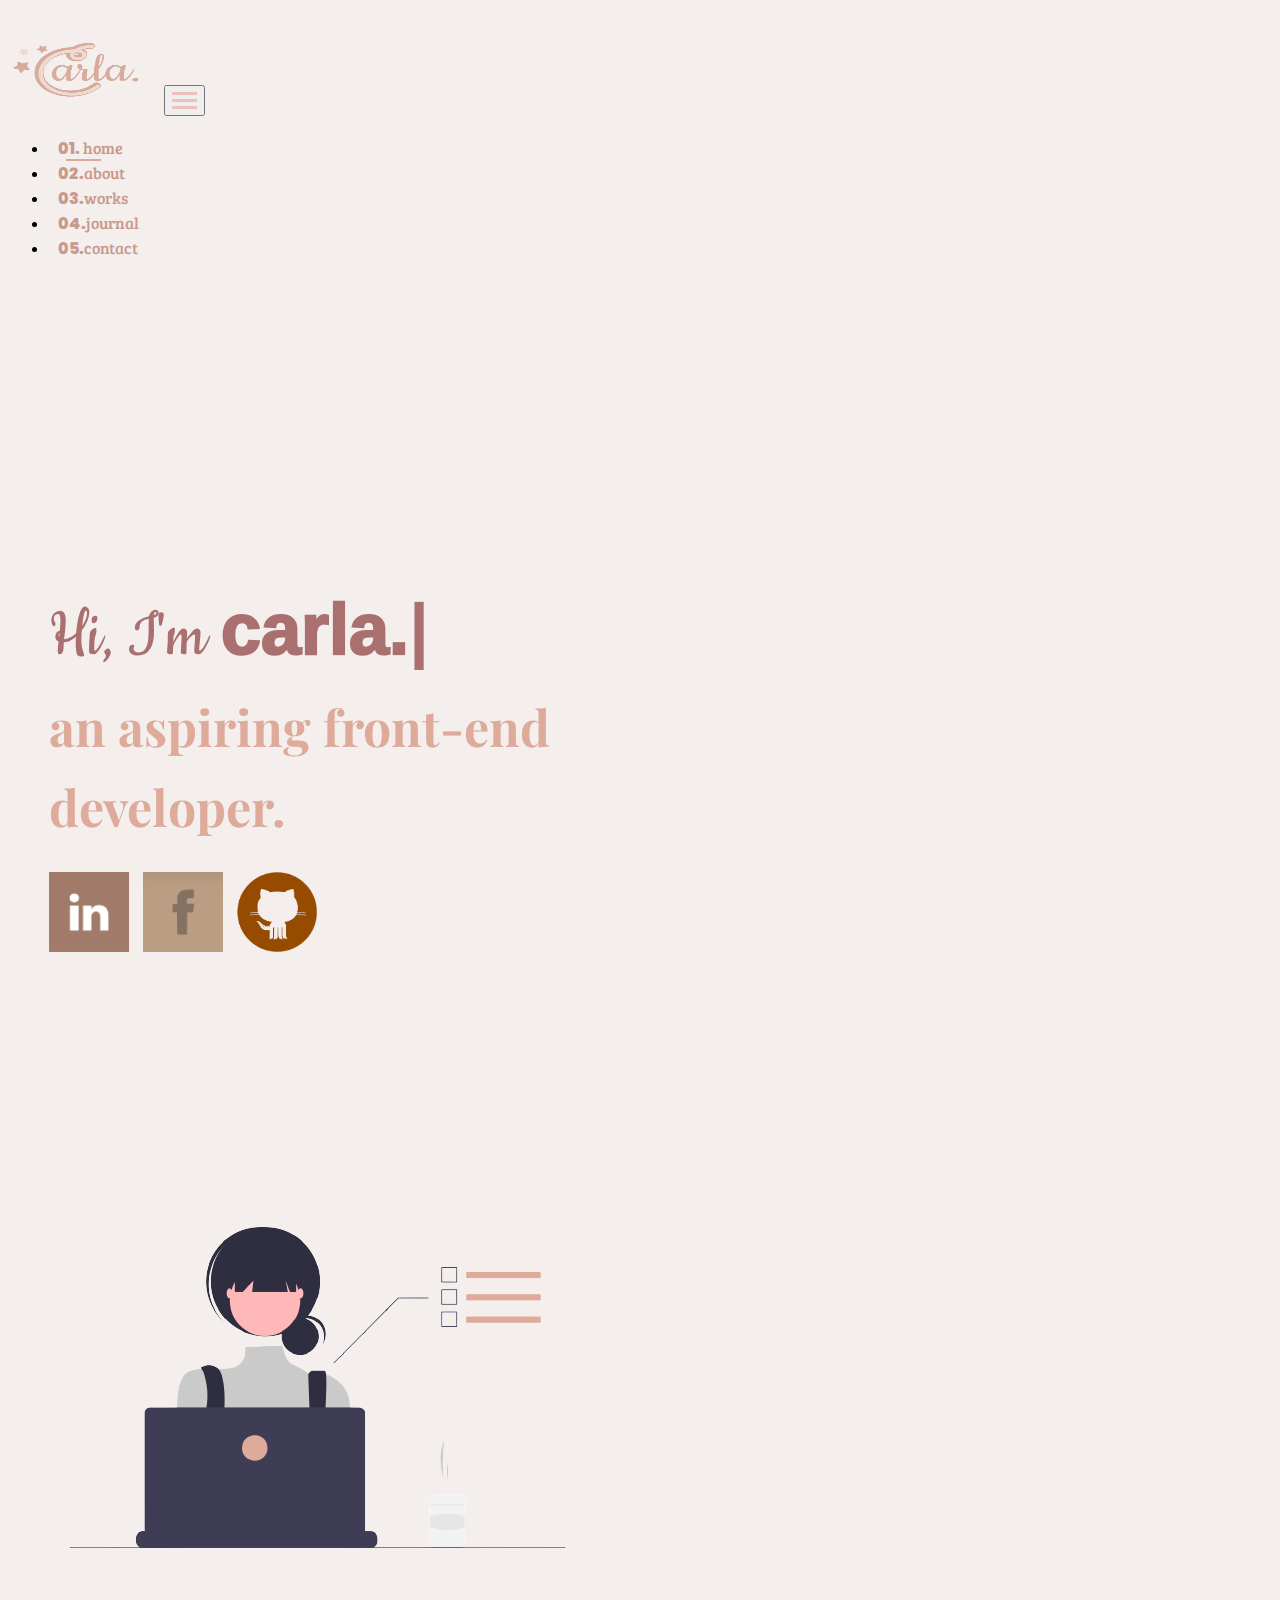
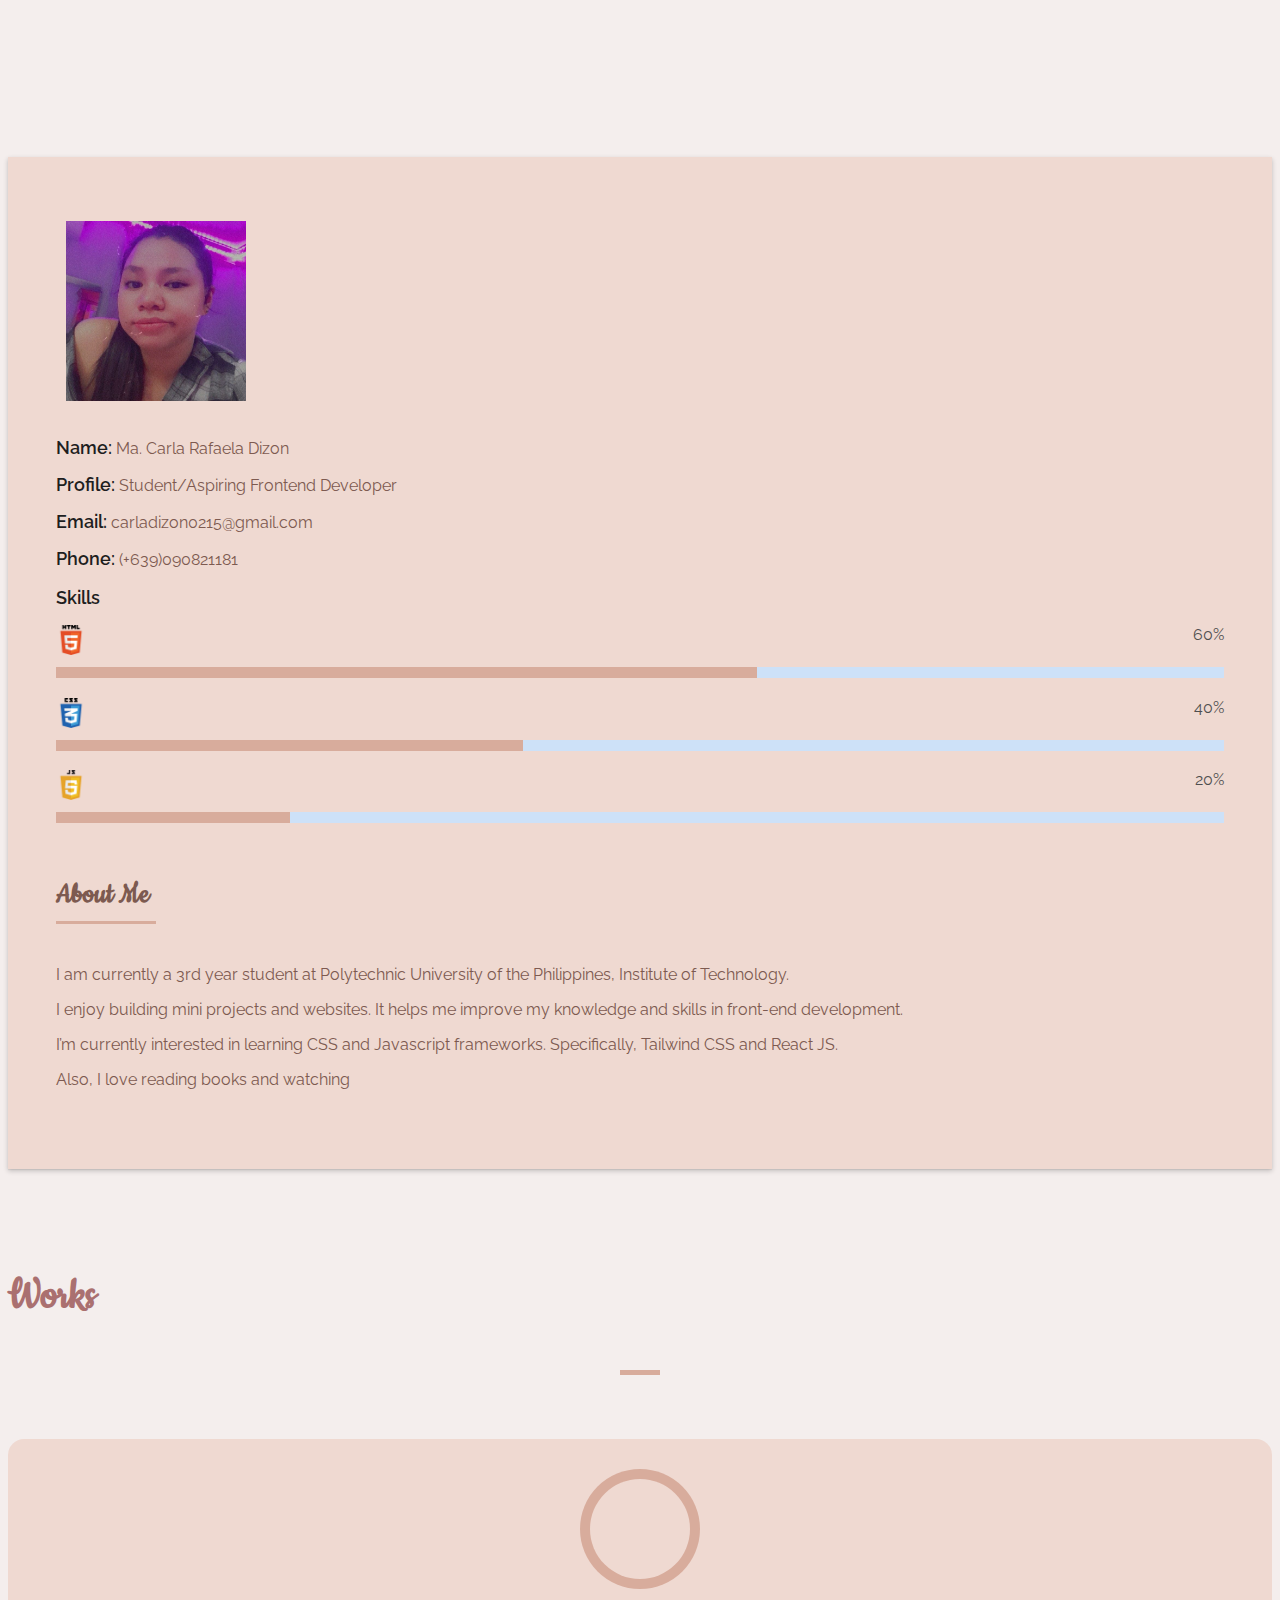
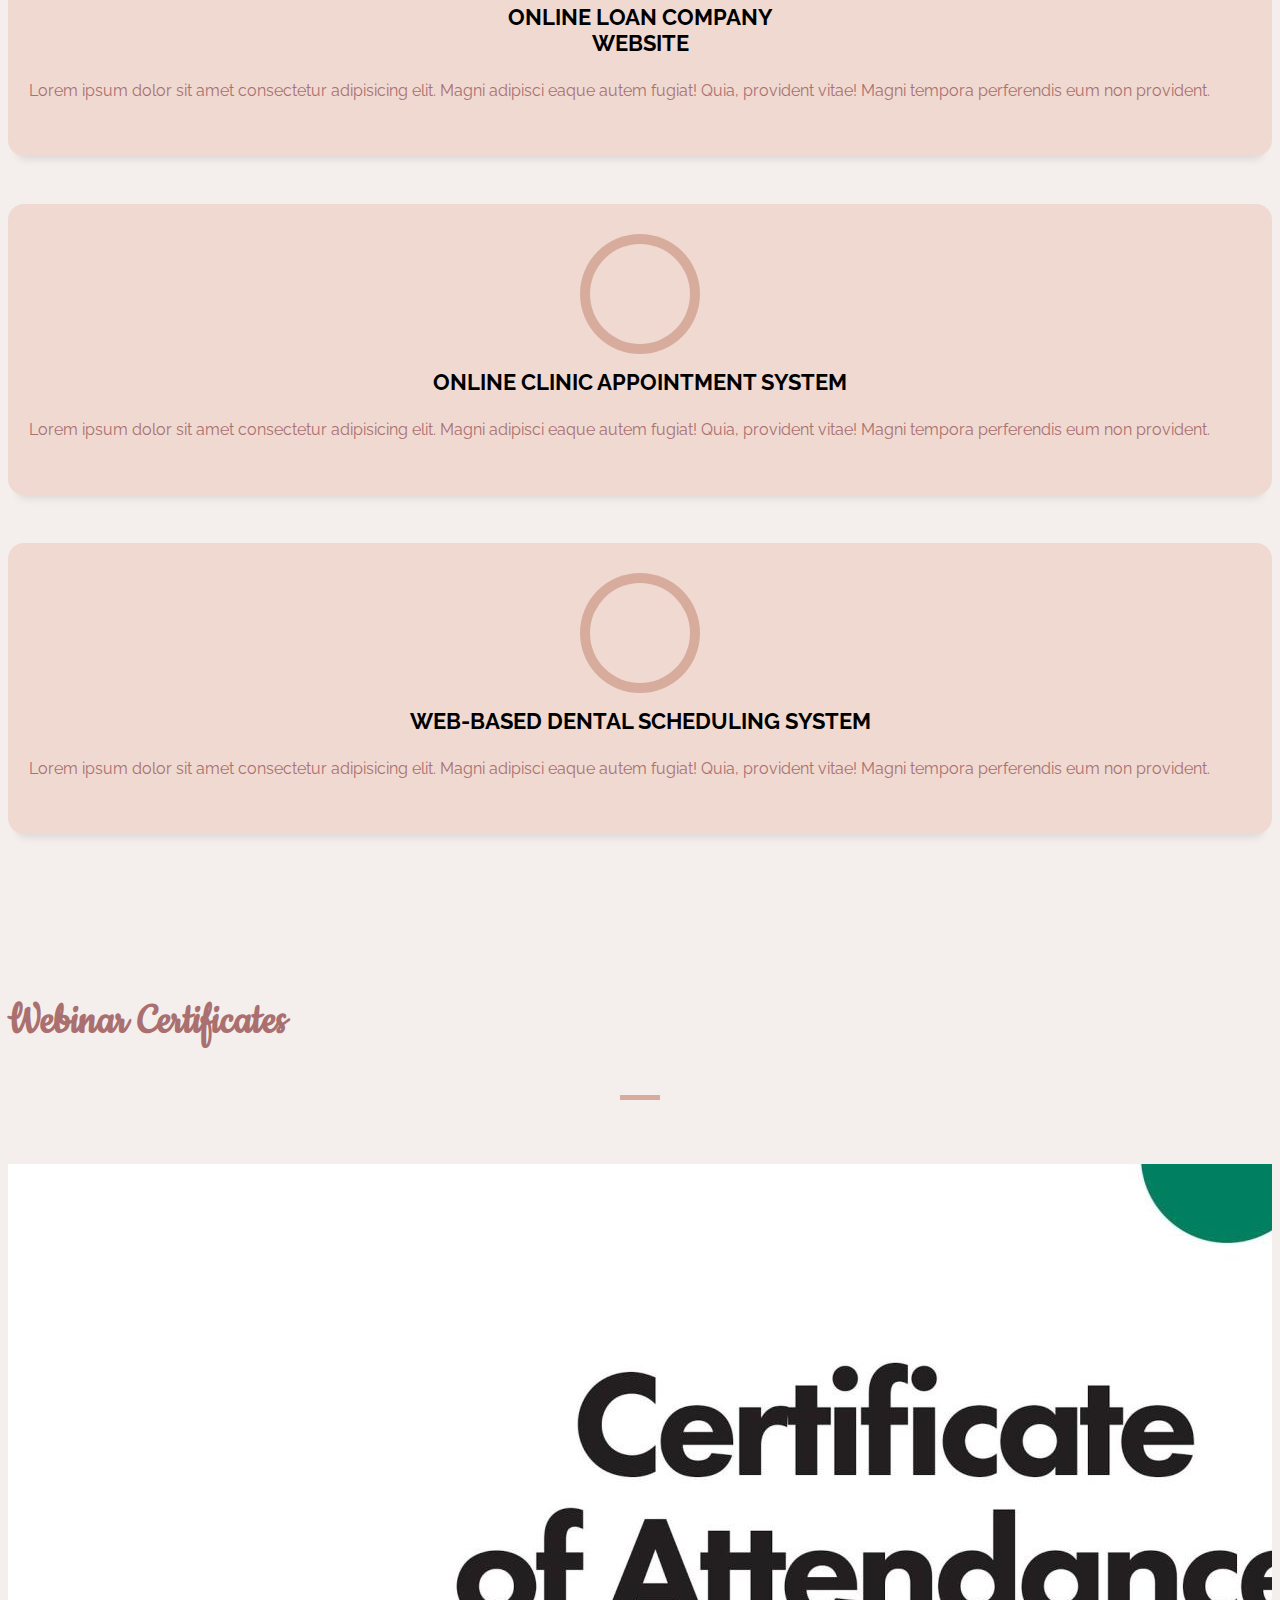
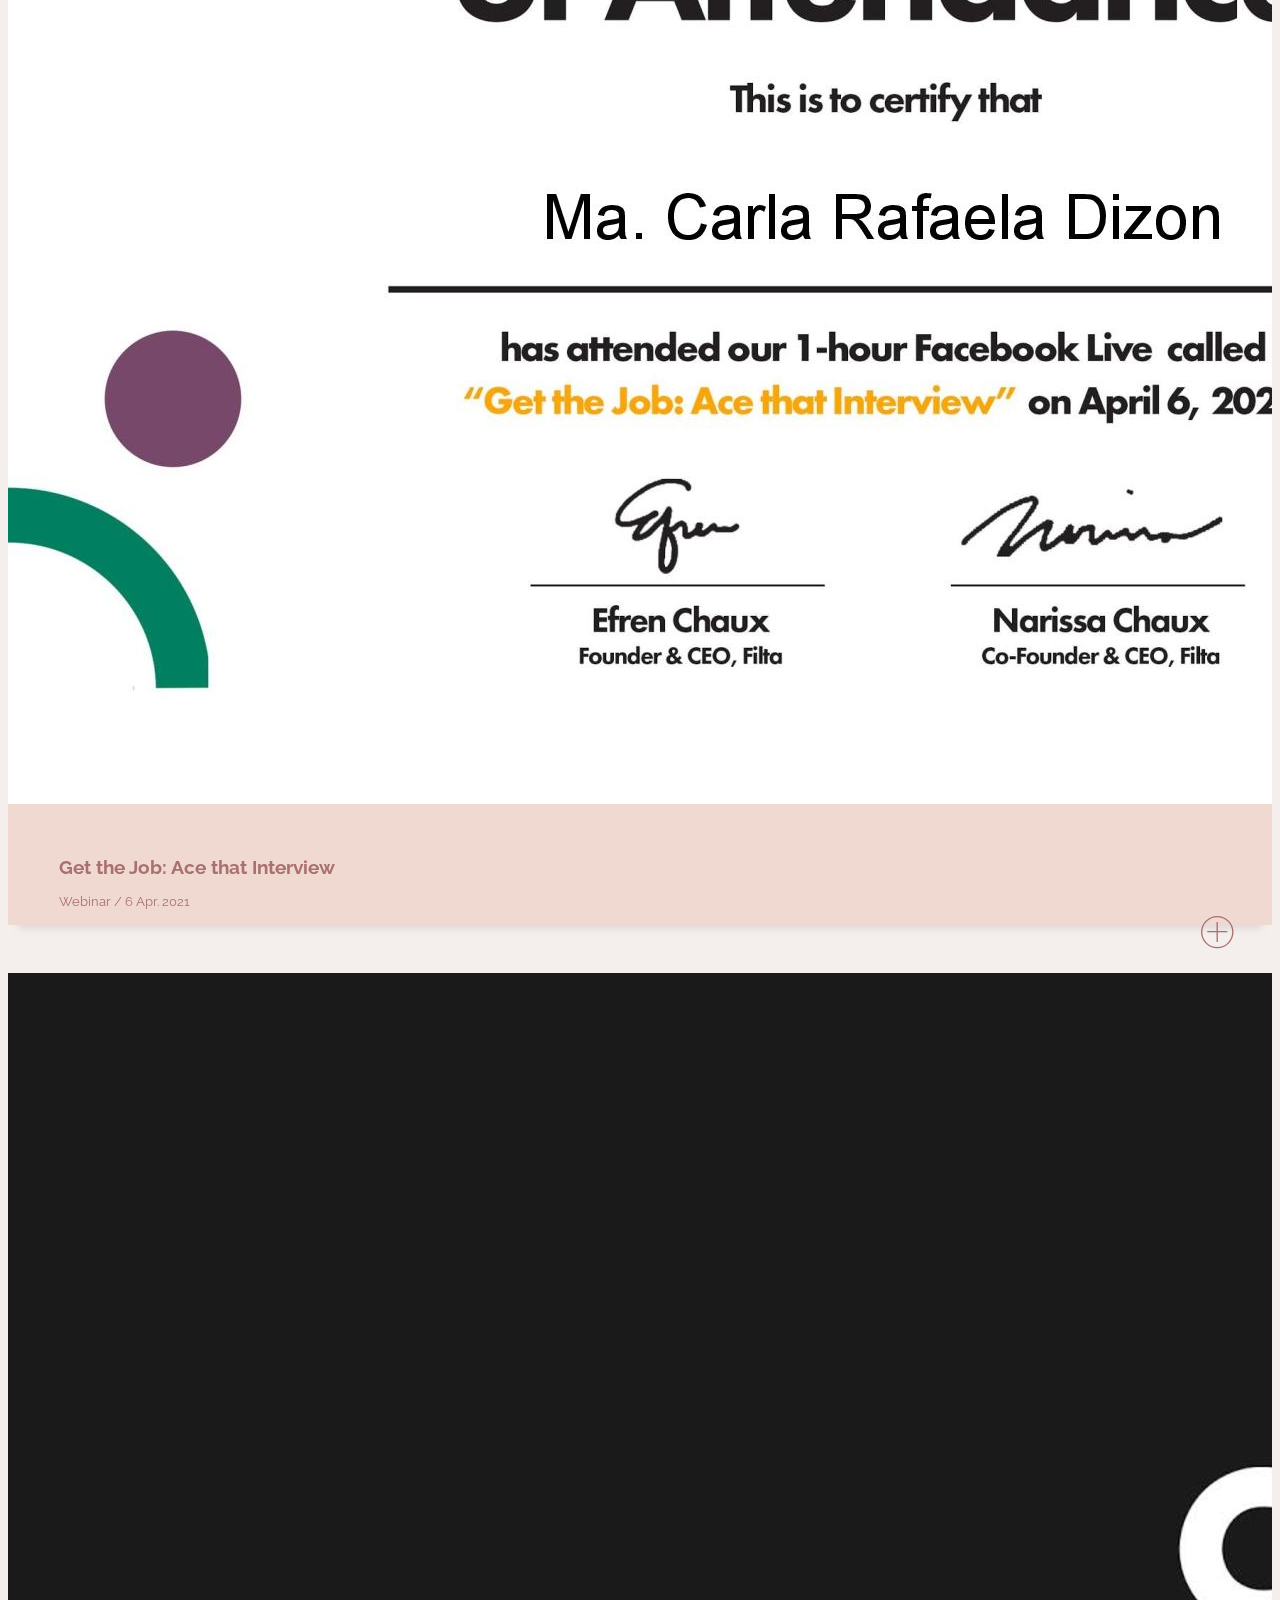
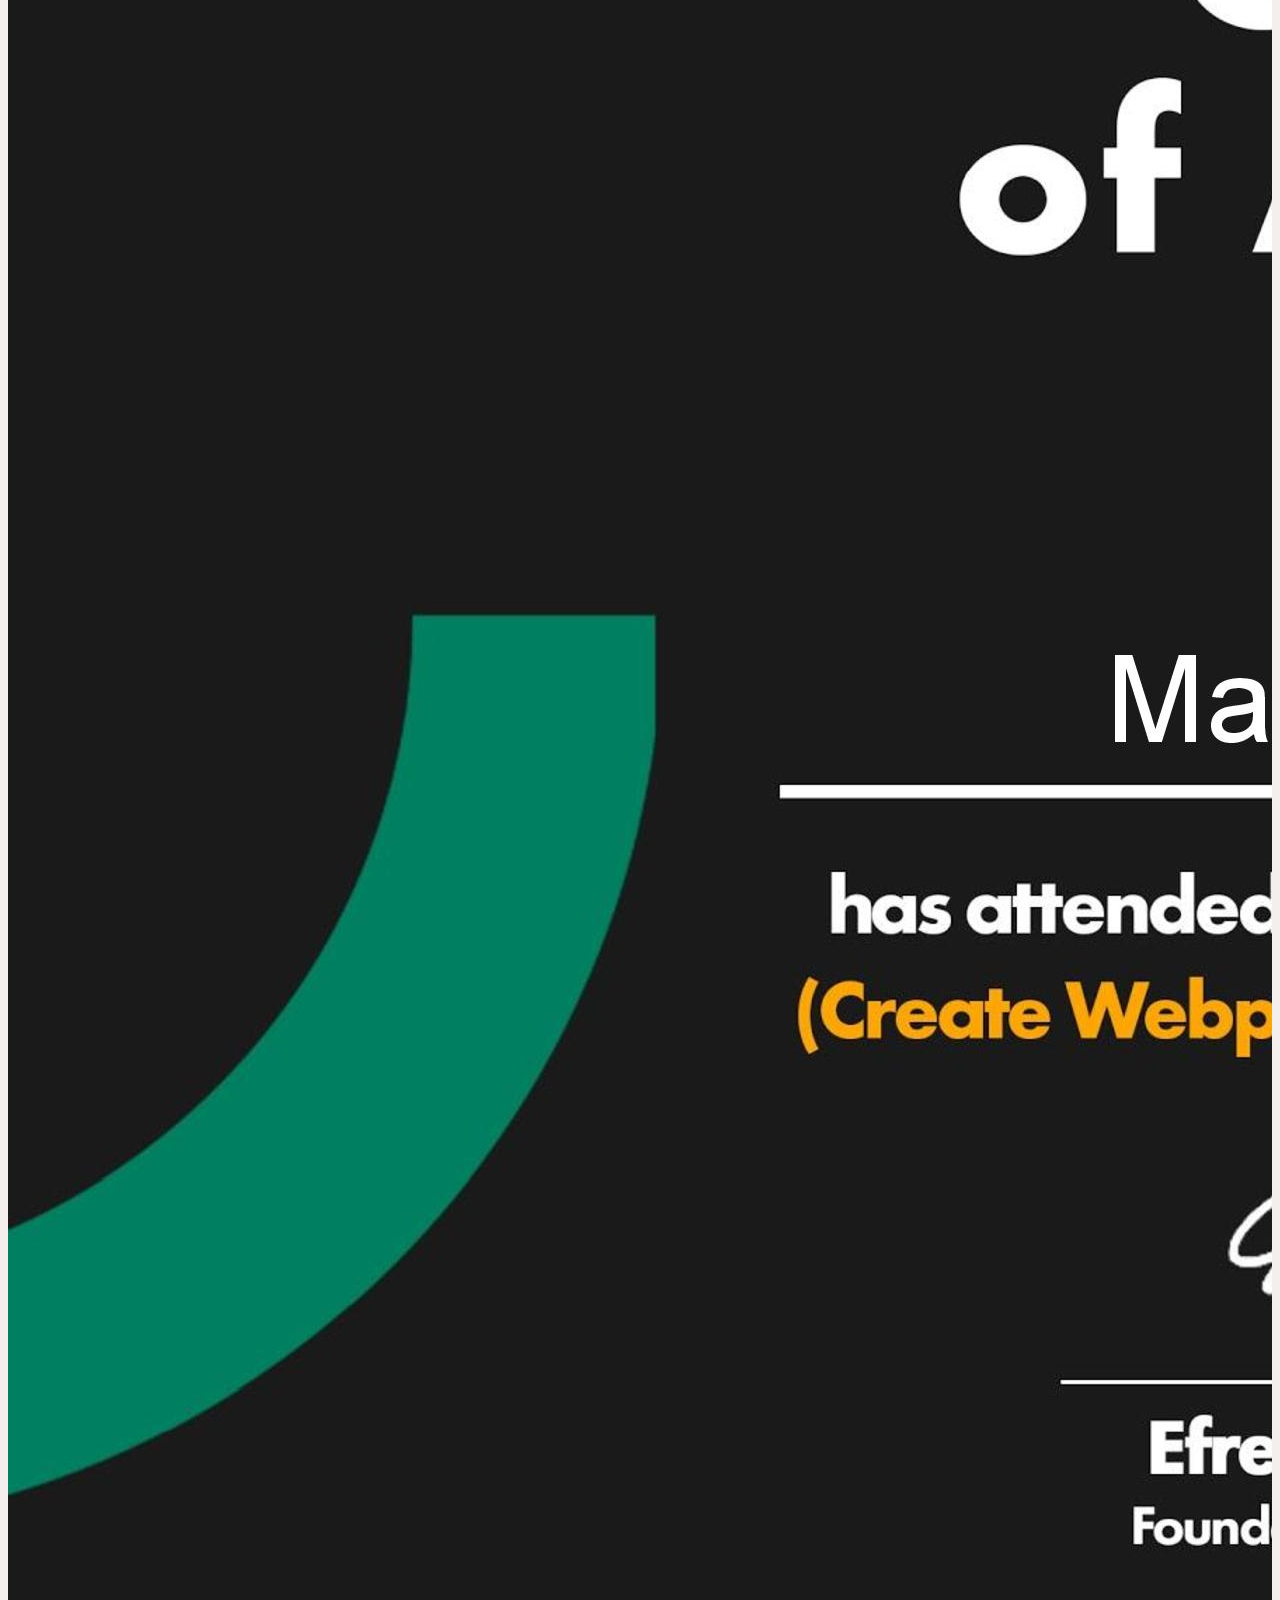
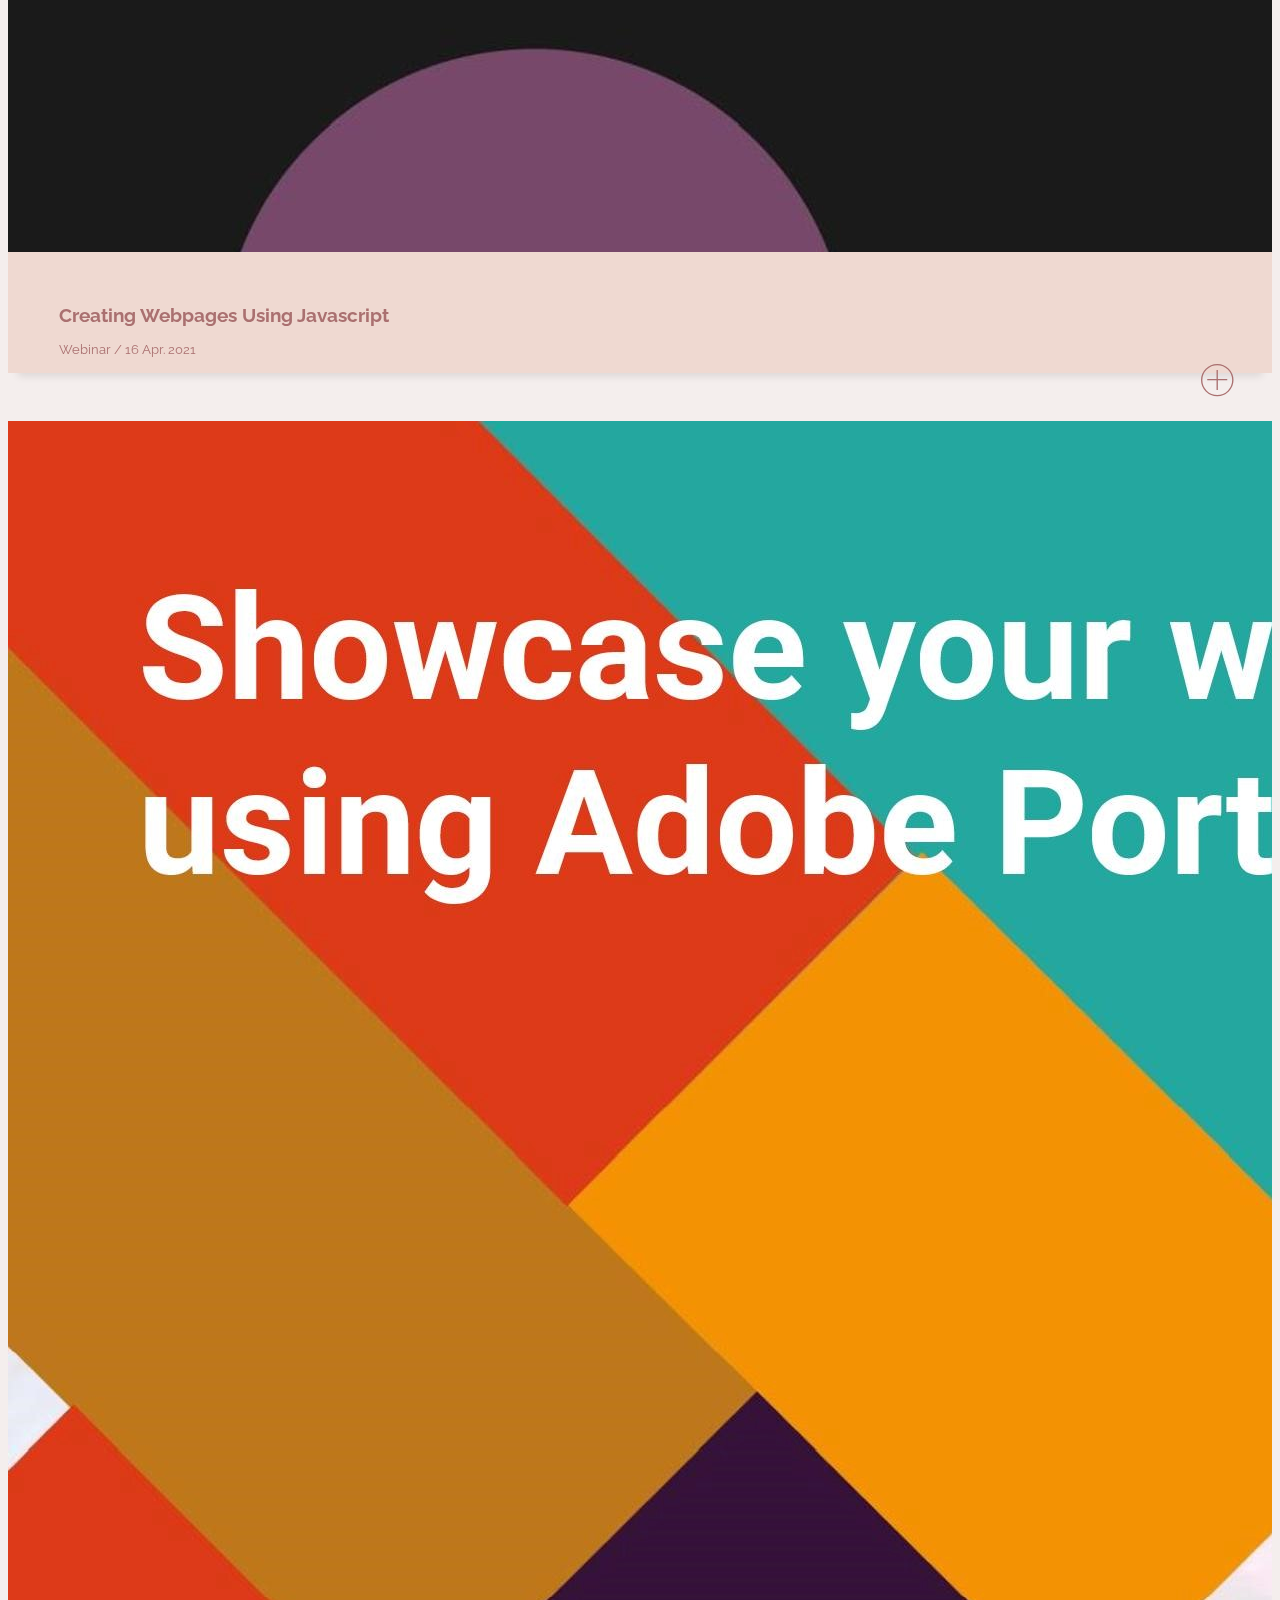
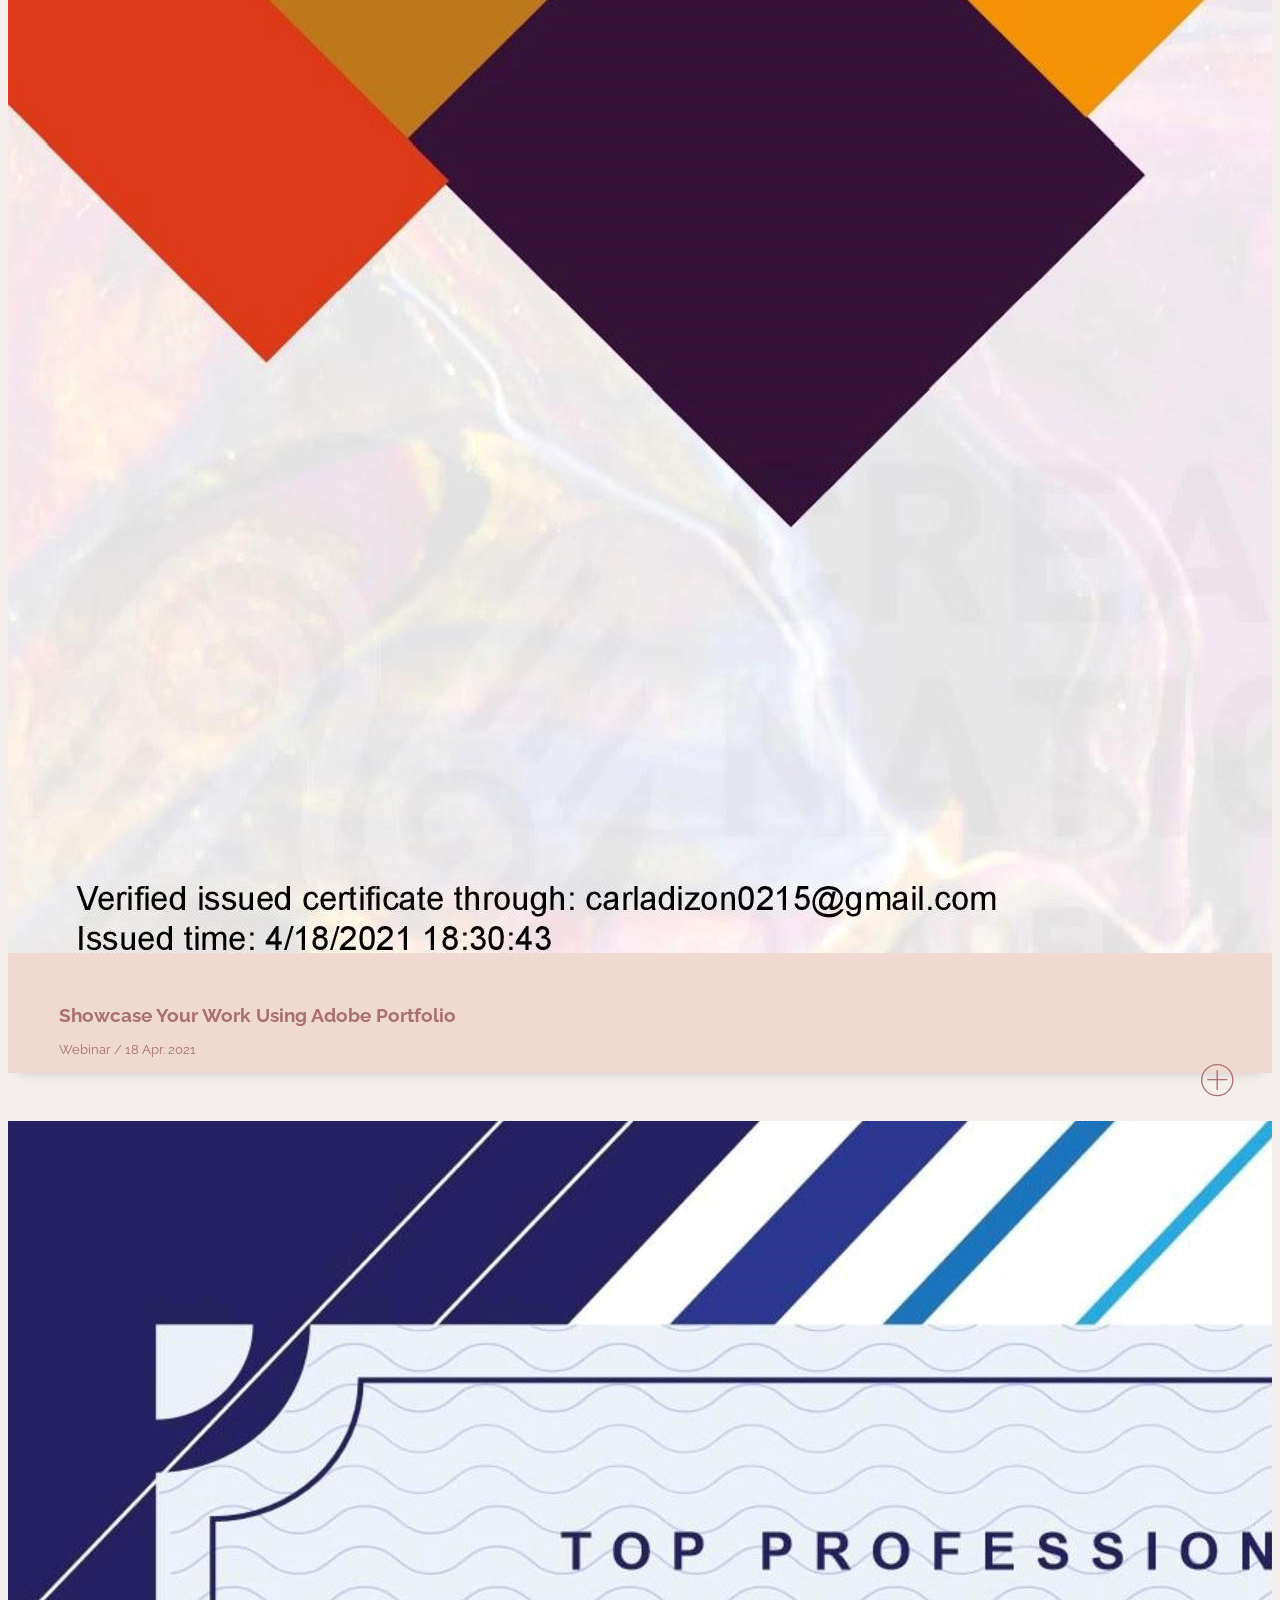
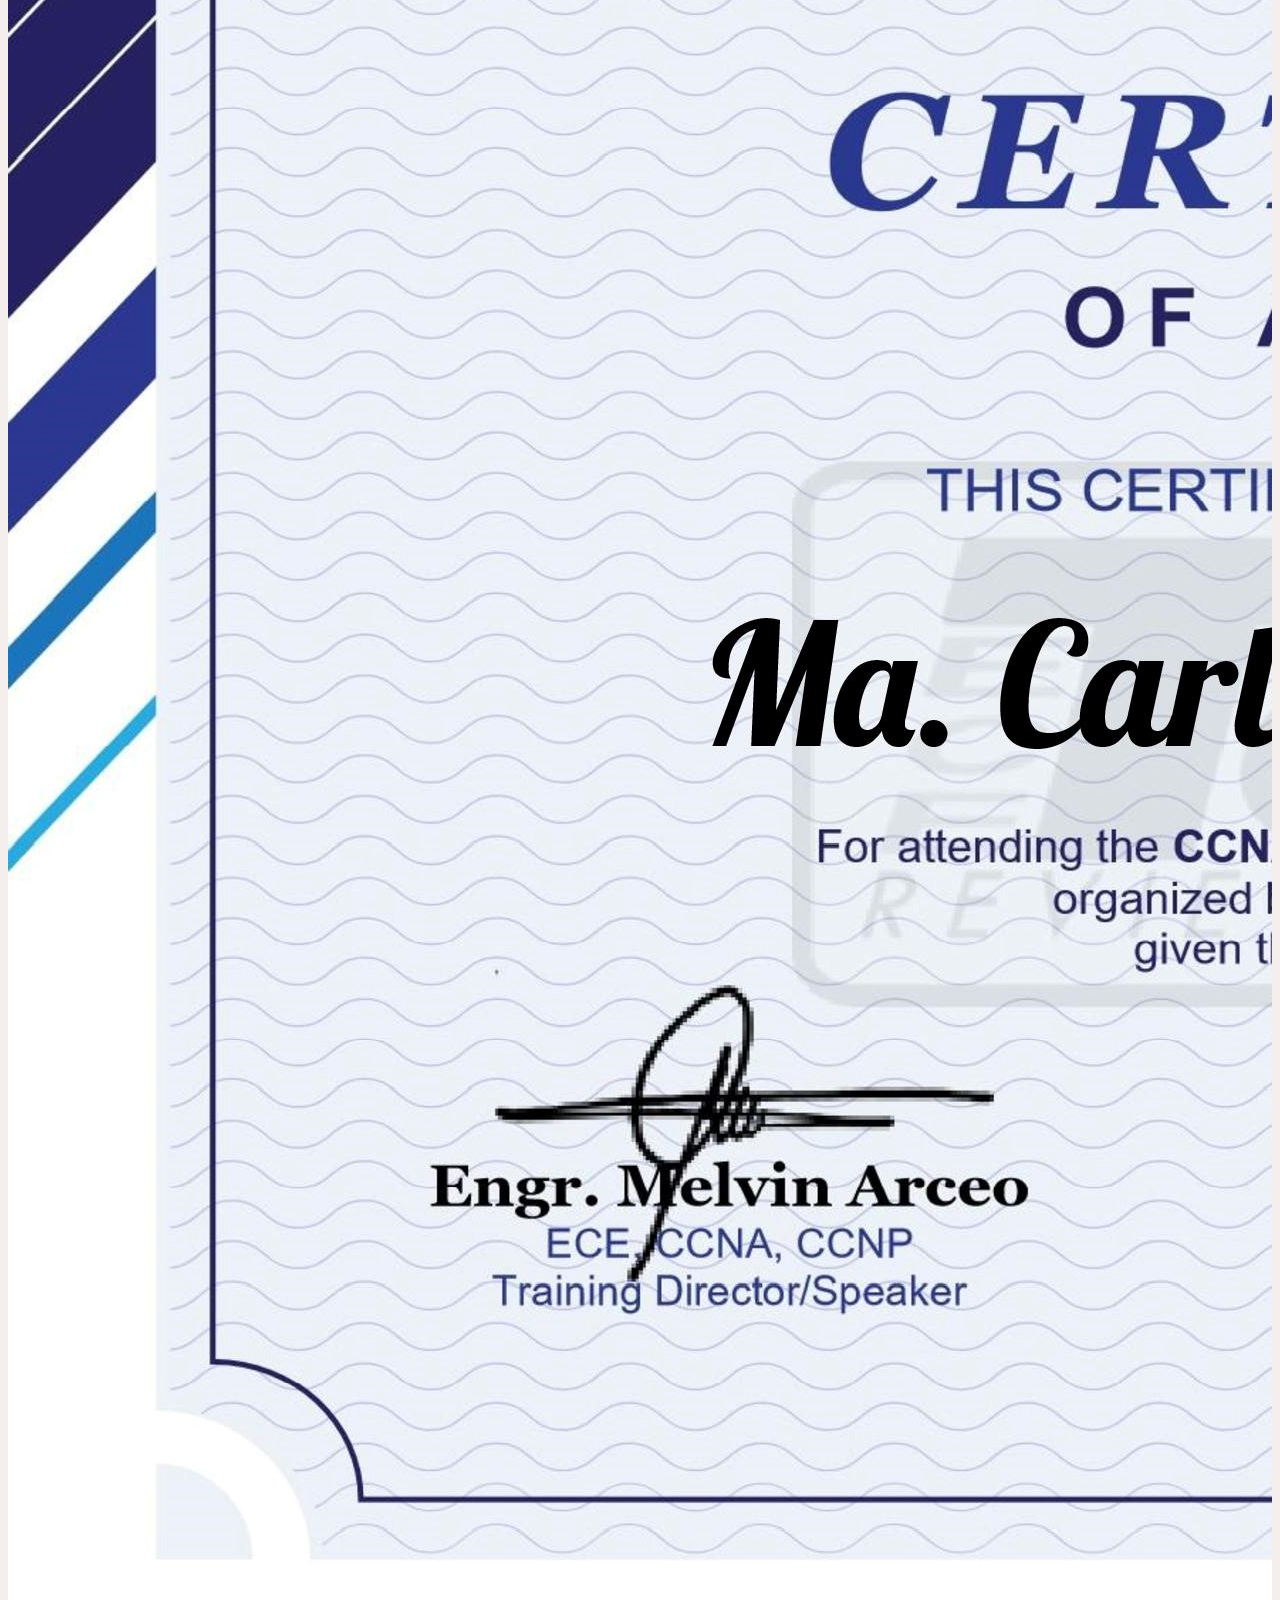
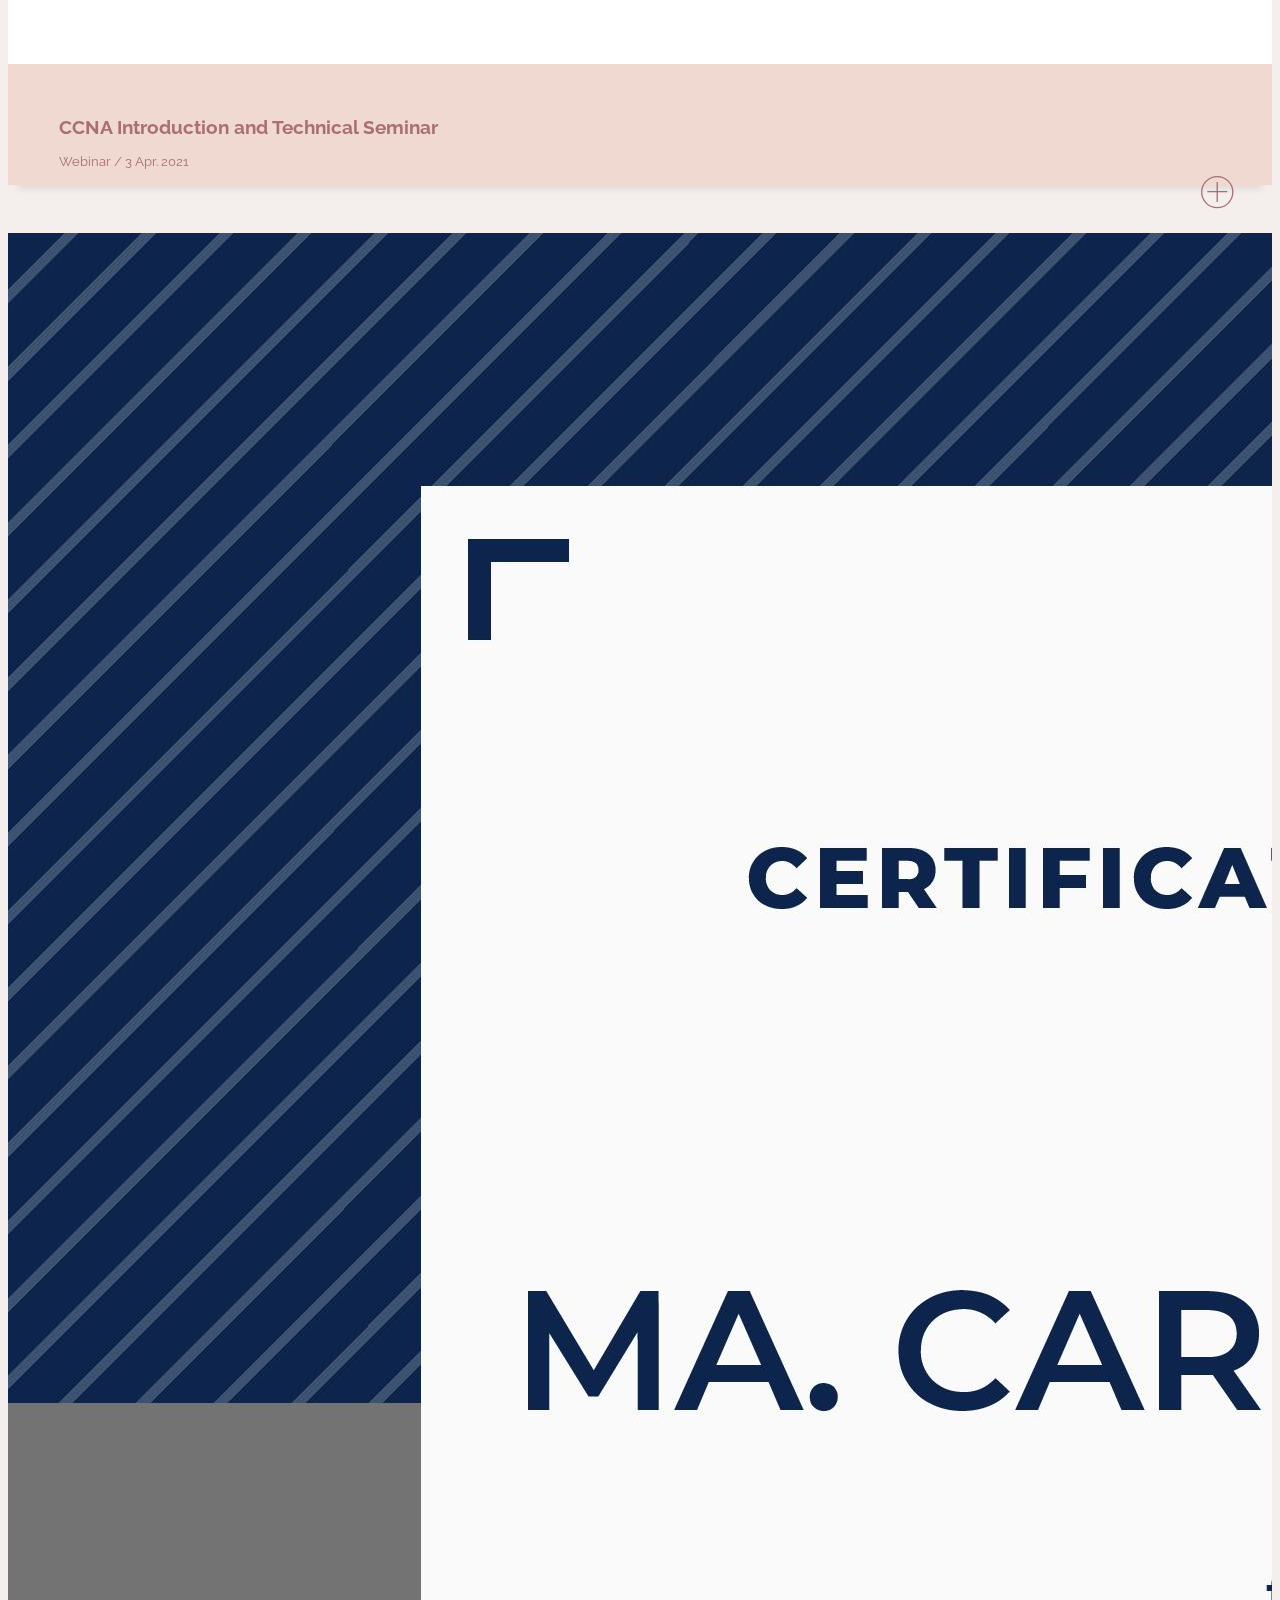
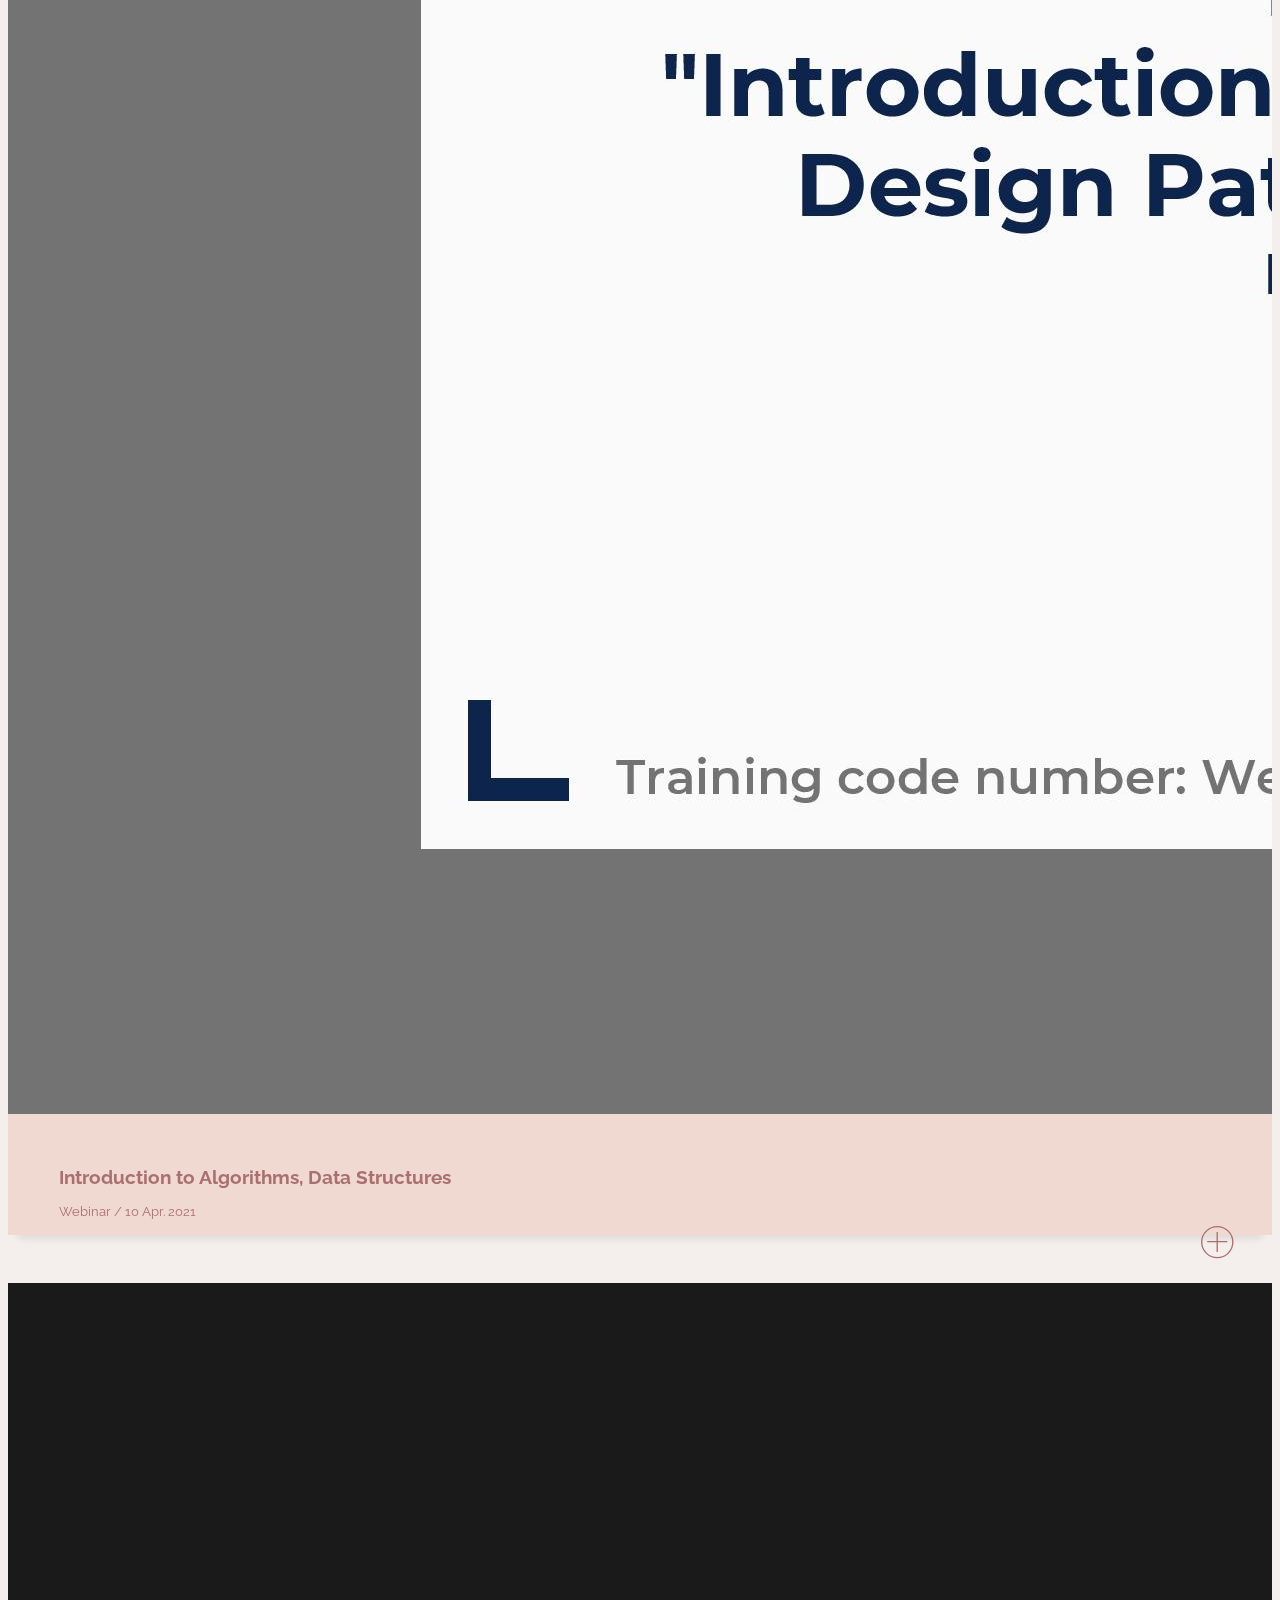
==== index.html @ ef60f88d "Add files via upload" ====
<!DOCTYPE html>
  <html lang="en">
  <head>
    <meta charset="UTF-8">
    <meta http-equiv="X-UA-Compatible" content="IE=edge">
    <meta name="viewport" content="width=device-width, initial-scale=1.0">
    <title>Document</title>

    <!--CSS-->
    <link rel="stylesheet" href="css/style.css">

    <!-- Bootstrap CSS -->
   
    <link href="https://cdn.jsdelivr.net/npm/bootstrap@5.0.2/dist/css/bootstrap.min.css" rel="stylesheet" integrity="sha384-EVSTQN3/azprG1Anm3QDgpJLIm9Nao0Yz1ztcQTwFspd3yD65VohhpuuCOmLASjC" crossorigin="anonymous">

     <!-- Libraries CSS Files -->
    <link href="lib/font-awesome/css/font-awesome.min.css" rel="stylesheet">
    <link href="lib/animate/animate.min.css" rel="stylesheet">
    <link href="lib/ionicons/css/ionicons.min.css" rel="stylesheet">
    <link href="lib/owlcarousel/assets/owl.carousel.min.css" rel="stylesheet">
    <link href="lib/lightbox/css/lightbox.min.css" rel="stylesheet">

    <!-- GOOGLE FONTS -->
    <link rel="preconnect" href="https://fonts.googleapis.com">
    <link rel="preconnect" href="https://fonts.gstatic.com" crossorigin>
    <link href="https://fonts.googleapis.com/css2?family=Bree+Serif&family=Cookie&family=Playfair+Display:ital,wght@0,400;0,500;0,600;0,700;0,800;0,900;1,400;1,500;1,600;1,700;1,800;1,900&family=Poppins:ital,wght@0,100;0,200;0,300;0,400;0,500;0,600;0,700;0,800;0,900;1,100;1,200;1,300;1,400;1,500;1,600;1,700;1,800;1,900&family=Ramabhadra&display=swap" rel="stylesheet">
    <link href="https://fonts.googleapis.com/css2?family=Raleway&display=swap" rel="stylesheet">
  
    <!-- FONT AWESOME -->
    <link rel="stylesheet" href="https://pro.fontawesome.com/releases/v5.10.0/css/all.css" integrity="sha384-AYmEC3Yw5cVb3ZcuHtOA93w35dYTsvhLPVnYs9eStHfGJvOvKxVfELGroGkvsg+p" crossorigin="anonymous"/>
  </head>


  <body>
    <!--/ Nav Star /-->
  <nav class="navbar navbar-b navbar-trans navbar-expand-md fixed-top" id="mainNav">
    <div class="container">
      <a class="navbar-brand js-scroll" href="#page-top">
        <img src="img/image.png" width="150" height="80" alt="" />
      </a>
      <button class="navbar-toggler collapsed" type="button" data-toggle="collapse" data-target="#navbarDefault"
        aria-controls="navbarDefault" aria-expanded="false" aria-label="Toggle navigation">
        <span></span>
        <span></span>
        <span></span>
      </button>
      <div class="navbar-collapse collapse justify-content-end" id="navbarDefault">
        <ul class="navbar-nav">
          <li class="nav-item">
            <a class="nav-link js-scroll active menu-style" href="#home"><span class="number-style">01.</span> home</a>
          </li>
          <li class="nav-item">
            <a class="nav-link js-scroll menu-style" href="#about"><span class="number-style">02.</span>about</a>
          </li>
          <li class="nav-item">
            <a class="nav-link js-scroll menu-style" href="#service"><span class="number-style">03.</span>works</a>
          </li>
          <li class="nav-item">
            <a class="nav-link js-scroll menu-style" href="#work"><span class="number-style">04.</span>journal</a>
          </li>
          <li class="nav-item">
            <a class="nav-link js-scroll menu-style" href="#contact"><span class="number-style">05.</span>contact</a>
          </li>
          
        </ul>
      </div>
    </div>
  </nav>
  <!--/ Nav End /-->

   <!-- main -->

   <main role="main-home-wrapper" class="container">

        	

    <div class="row">

      

      <section class="col-xs-12 col-sm-6 col-md-6 col-lg-6" id="home">
        <div style="margin-top: 310px;"></div>
          <article role="pge-title-content">

              <span class="typer">

                <p class="margin-line "><span class="hi">Hi, I'm</span> &nbsp; <span class="carla"><span class="text-slider-items">carla.</span><strong class="text-slider"></strong></span>
                  <p class="aspiring mb-3">an aspiring front-end </p>
                  <p class="aspiring" >developer.</p>
                </p>

              </span>
                <div style="margin-top: 50px;"></div>
                <div class="icons">
                 <a href="http://linkedin.com" target="_blank"> <img src="img/linkedin.png" width="80px" height="80px" alt="" class="icon-gaps" ></a>
                 <a  href="http://facebook.com" target="_blank"><img src="img/facebook.jpg" width="80px" height="80px" alt="" class="icon-gaps" ></a>
                 <a href="http://github.com" target="_blank"><img src="img/github.png" width="80px" height="80px" alt="" class="icon-gaps" >
                 </div></a>
            </article>

        </section>

        

        <section class="col-xs-12 col-sm-6 col-md-6 col-lg-6 grid">

          <div style="margin-top: 230px;"></div>

              <img src="img/main.png" alt="" class="img-responsive"/>

                

        </section>
        <div style="margin-top: 100px;"></div>

        <section id="about" class="about-mf sect-pt4 route about-info">
          <div class="container">
            <div class="row">
              <div class="col-sm-12">
                <div class="box-shadow-full">
                  <div class="row">
                    <div class="col-md-6">
                      <div class="row">
                        <div class="col-sm-6 col-md-5">
                          <div class="about-img">
                            <img src="img/lhay.jpg" class="img-fluid rounded b-shadow-a" alt="" width="180px" height="180px">
                          </div>
                        </div>
                        <div class="col-sm-6 col-md-7">
                          <div class="about-info">
                            <p><span class="title-s">Name: </span> <span>Ma. Carla Rafaela Dizon</span></p>
                            <p><span class="title-s">Profile: </span> <span>Student/Aspiring Frontend Developer</span></p>
                            <p><span class="title-s">Email: </span> <span>carladizon0215@gmail.com</span></p>
                            <p><span class="title-s">Phone: </span> <span>(+639)090821181</span></p>
                          </div>
                        </div>
                      </div>
                      <div class="skill-mf">
                        <p class="title-s">Skills</p>
                        <span><img src="img/html5.png" alt="" width="30px" height="30px"></span> <span class="pull-right">60%</span>
                        <div class="progress">
                          <div class="progress-bar" role="progressbar" style="width: 60%;" aria-valuenow="60" aria-valuemin="0"
                            aria-valuemax="100"></div>
                        </div>
                        <span><img src="img/css3.png" alt="" width="30px" height="30px"></span> <span class="pull-right">40%</span>
                        <div class="progress">
                          <div class="progress-bar" role="progressbar" style="width: 40%" aria-valuenow="40" aria-valuemin="0"
                            aria-valuemax="100"></div>
                        </div>
                        <span><img src="img/javascript.png" alt="" width="30px" height="30px"></span> <span class="pull-right">20%</span>
                        <div class="progress">
                          <div class="progress-bar" role="progressbar" style="width: 20%" aria-valuenow="20" aria-valuemin="0"
                            aria-valuemax="100"></div>
                        </div>
                      </div>
                    </div>
                    <div class="col-md-6">
                      <div class="about-me pt-4 pt-md-0">
                        <div class="title-box-2">
                          <h5 class="title-left cookie">
                           <strong> About Me</strong>
                          </h5>
                        </div>
                        <p class="lead">
                          I am currently a 3rd year student at Polytechnic University of the Philippines, Institute of Technology.
                        </p>
                        <p class="lead">
                          I enjoy building mini projects and websites. It helps me improve my knowledge and skills in front-end development. 
                        </p>
                        <p class="lead">
                          I’m currently interested in learning CSS and Javascript frameworks. Specifically, Tailwind CSS and React JS.
                        </p>
                        <p class="lead">
                          Also, I love reading books and watching <documentaries class=""></documentaries>
                        </p>
                      </div>
                    </div>
                  </div>
                </div>
              </div>
            </div>
          </div>
        </section>

        <div style="margin-top: 100px;"></div>
        
         <!--/ Section Services Star /-->
      <section id="service" class="services-mf route raleway">
        <div class="container">
          <div class="row">
            <div class="col-sm-12">
              <div class="title-box text-center">
                <h3 class="title-a cookie">
                  Works
                </h3>
               
                <div class="line-mf"></div>
              </div>
            </div>
          </div>
          <div class="row">
            
            <div class="col-md-4">
              <div class="service-box">
                <div class="service-ico">
                  <span class="ico-circle"><i class="fas fa-money-bill-wave"></i></span>
                </div>
                <div class="service-content">
                  <h2 class="s-title">Online Loan Company <br> Website</h2>
                  <p class="s-description text-center">
                    Lorem ipsum dolor sit amet consectetur adipisicing elit. Magni adipisci eaque autem fugiat! Quia,
                    provident vitae! Magni
                    tempora perferendis eum non provident.
                  </p>
                </div>
              </div>
            </div>
            <div class="col-md-4">
              <div class="service-box">
                <div class="service-ico">
                  <span class="ico-circle"><i class="fas fa-clinic-medical"></i></span>
                </div>
                <div class="service-content">
                  <h2 class="s-title">Online Clinic Appointment System</h2>
                  <p class="s-description text-center">
                    Lorem ipsum dolor sit amet consectetur adipisicing elit. Magni adipisci eaque autem fugiat! Quia,
                    provident vitae! Magni
                    tempora perferendis eum non provident.
                  </p>
                </div>
              </div>
            </div>
            <div class="col-md-4">
              <div class="service-box">
                <div class="service-ico">
                  <span class="ico-circle"><i class="fas fa-tooth"></i></span>
                </div>
                <div class="service-content">
                  <h2 class="s-title">Web-based Dental Scheduling System</h2>
                  <p class="s-description text-center">
                    Lorem ipsum dolor sit amet consectetur adipisicing elit. Magni adipisci eaque autem fugiat! Quia,
                    provident vitae! Magni
                    tempora perferendis eum non provident.
                  </p>
                </div>
              </div>
            </div>
          </div>
        </div>
      </section>
      <!--/ Section Services End /-->

       <!--/ Section Portfolio Star /-->
  <section id="work" class="portfolio-mf sect-pt4 route">
    <div class="container">
      <div class="row">
        <div class="col-sm-12">
          <div class="title-box text-center">
            <h3 class="title-a cookie">
              Webinar Certificates
            </h3>
            
            <div class="line-mf"></div>
          </div>
        </div>
      </div>
      <div class="row raleway">
        <div class="col-md-4">
          <div class="work-box">
            <a href="img/1.jpg" data-lightbox="gallery-mf">
              <div class="work-img">
                <img src="img/1.jpg" alt="" class="img-fluid">
              </div>
              <div class="work-content">
                <div class="row">
                  <div class="col-sm-8">
                    <h2 class="w-title">Get the Job: Ace that Interview</h2>
                    <div class="w-more">
                      <span class="w-ctegory">Webinar</span> / <span class="w-date">6 Apr. 2021</span>
                    </div>
                  </div>
                  <div class="col-sm-4">
                    <div class="w-like">
                      <span class="ion-ios-plus-outline"></span>
                    </div>
                  </div>
                </div>
              </div>
            </a>
          </div>
        </div>
        <div class="col-md-4">
          <div class="work-box">
            <a href="img/2.jpg" data-lightbox="gallery-mf">
              <div class="work-img">
                <img src="img/2.jpg" alt="" class="img-fluid">
              </div>
              <div class="work-content">
                <div class="row">
                  <div class="col-sm-8">
                    <h2 class="w-title">Creating Webpages Using Javascript</h2>
                    <div class="w-more">
                      <span class="w-ctegory">Webinar</span> / <span class="w-date">16 Apr. 2021</span>
                    </div>
                  </div>
                  <div class="col-sm-4">
                    <div class="w-like">
                      <span class="ion-ios-plus-outline"></span>
                    </div>
                  </div>
                </div>
              </div>
            </a>
          </div>
        </div>
        <div class="col-md-4">
          <div class="work-box">
            <a href="img/3.jpg" data-lightbox="gallery-mf">
              <div class="work-img">
                <img src="img/3.jpg" alt="" class="img-fluid">
              </div>
              <div class="work-content">
                <div class="row">
                  <div class="col-sm-8">
                    <h2 class="w-title">Showcase Your Work Using Adobe Portfolio</h2>
                    <div class="w-more">
                      <span class="w-ctegory">Webinar</span> / <span class="w-date">18 Apr. 2021</span>
                    </div>
                  </div>
                  <div class="col-sm-4">
                    <div class="w-like">
                      <span class="ion-ios-plus-outline"></span>
                    </div>
                  </div>
                </div>
              </div>
            </a>
          </div>
        </div>
        <div class="col-md-4">
          <div class="work-box">
            <a href="img/4.jpg" data-lightbox="gallery-mf">
              <div class="work-img">
                <img src="img/4.jpg" alt="" class="img-fluid">
              </div>
              <div class="work-content">
                <div class="row">
                  <div class="col-sm-8">
                    <h2 class="w-title">CCNA Introduction and Technical Seminar</h2>
                    <div class="w-more">
                      <span class="w-ctegory">Webinar</span> / <span class="w-date">3 Apr. 2021</span>
                    </div>
                  </div>
                  <div class="col-sm-4">
                    <div class="w-like">
                      <span class="ion-ios-plus-outline"></span>
                    </div>
                  </div>
                </div>
              </div>
            </a>
          </div>
        </div>
        <div class="col-md-4">
          <div class="work-box">
            <a href="img/5.jpg" data-lightbox="gallery-mf">
              <div class="work-img">
                <img src="img/5.jpg" alt="" class="img-fluid">
              </div>
              <div class="work-content">
                <div class="row">
                  <div class="col-sm-8">
                    <h2 class="w-title">Introduction to Algorithms, Data Structures</h2>
                    <div class="w-more">
                      <span class="w-ctegory">Webinar</span> / <span class="w-date">10 Apr. 2021</span>
                    </div>
                  </div>
                  <div class="col-sm-4">
                    <div class="w-like">
                      <span class="ion-ios-plus-outline"></span>
                    </div>
                  </div>
                </div>
              </div>
            </a>
          </div>
        </div>
        <div class="col-md-4">
          <div class="work-box">
            <a href="img/6.jpg" data-lightbox="gallery-mf">
              <div class="work-img">
                <img src="img/6.jpg" alt="" class="img-fluid">
              </div>
              <div class="work-content">
                <div class="row">
                  <div class="col-sm-8">
                    <h2 class="w-title">How I become a Frontend Developer</h2>
                    <div class="w-more">
                      <span class="w-ctegory">Webinar</span> / <span class="w-date">9 Apr. 2021</span>
                    </div>
                  </div>
                  <div class="col-sm-4">
                    <div class="w-like">
                      <span class="ion-ios-plus-outline"></span>
                    </div>
                  </div>
                </div>
              </div>
            </a>
          </div>
        </div>
        <div class="col-md-4">
          <div class="work-box">
            <a href="img/7.jpg" data-lightbox="gallery-mf">
              <div class="work-img">
                <img src="img/7.jpg" alt="" class="img-fluid">
              </div>
              <div class="work-content">
                <div class="row">
                  <div class="col-sm-8">
                    <h2 class="w-title">How to be an Adobe Creative Educator</h2>
                    <div class="w-more">
                      <span class="w-ctegory">Webinar</span> / <span class="w-date">17 Apr. 2021</span>
                    </div>
                  </div>
                  <div class="col-sm-4">
                    <div class="w-like">
                      <span class="ion-ios-plus-outline"></span>
                    </div>
                  </div>
                </div>
              </div>
            </a>
          </div>
        </div>
        <div class="col-md-4">
          <div class="work-box">
            <a href="img/9.jpg" data-lightbox="gallery-mf">
              <div class="work-img">
                <img src="img/9.jpg" alt="" class="img-fluid">
              </div>
              <div class="work-content">
                <div class="row">
                  <div class="col-sm-8">
                    <h2 class="w-title">Getting Started as an Adobe Stock Contributor</h2>
                    <div class="w-more">
                      <span class="w-ctegory">Webinar</span> / <span class="w-date">20 Apr. 2021</span>
                    </div>
                  </div>
                  <div class="col-sm-4">
                    <div class="w-like">
                      <span class="ion-ios-plus-outline"></span>
                    </div>
                  </div>
                </div>
              </div>
            </a>
          </div>
        </div>
        <div class="col-md-4">
          <div class="work-box">
            <a href="img/10.jpg" data-lightbox="gallery-mf">
              <div class="work-img">
                <img src="img/10.jpg" alt="" class="img-fluid">
              </div>
              <div class="work-content">
                <div class="row">
                  <div class="col-sm-8">
                    <h2 class="w-title">Data Science Topic</h2>
                    <div class="w-more">
                      <span class="w-ctegory">Webinar</span> / <span class="w-date">3 Apr. 2021</span>
                    </div>
                  </div>
                  <div class="col-sm-4">
                    <div class="w-like">
                      <span class="ion-ios-plus-outline"></span>
                    </div>
                  </div>
                </div>
              </div>
            </a>
          </div>
        </div>
        <div class="col-md-4">
          <div class="work-box">
            <a href="img/11.jpg" data-lightbox="gallery-mf">
              <div class="work-img">
                <img src="img/11.jpg" alt="" class="img-fluid">
              </div>
              <div class="work-content">
                <div class="row">
                  <div class="col-sm-8">
                    <h2 class="w-title">Introduction to Arduino Boards</h2>
                    <div class="w-more">
                      <span class="w-ctegory">Webinar</span> / <span class="w-date">27 Mar. 2021</span>
                    </div>
                  </div>
                  <div class="col-sm-4">
                    <div class="w-like">
                      <span class="ion-ios-plus-outline"></span>
                    </div>
                  </div>
                </div>
              </div>
            </a>
          </div>
        </div>
        <div class="col-md-4">
          <div class="work-box">
            <a href="img/8.jpg" data-lightbox="gallery-mf">
              <div class="work-img">
                <img src="img/8.jpg" alt="" class="img-fluid">
              </div>
              <div class="work-content">
                <div class="row">
                  <div class="col-sm-8">
                    <h2 class="w-title">Certificate of Completion</h2>
                    <div class="w-more">
                      <span class="w-ctegory">Webinar</span> / <span class="w-date">17 Apr. 2021</span>
                    </div>
                  </div>
                  <div class="col-sm-4">
                    <div class="w-like">
                      <span class="ion-ios-plus-outline"></span>
                    </div>
                  </div>
                </div>
              </div>
            </a>
          </div>
        </div>
        <div class="col-md-4">
          <div class="work-box">
            <a href="img/12.jpg" data-lightbox="gallery-mf">
              <div class="work-img">
                <img src="img/12.jpg" alt="" class="img-fluid">
              </div>
              <div class="work-content">
                <div class="row">
                  <div class="col-sm-8">
                    <h2 class="w-title">Certificate of Completion</h2>
                    <div class="w-more">
                      <span class="w-ctegory">Webinar</span> / <span class="w-date">17 Apr. 2021</span>
                    </div>
                  </div>
                  <div class="col-sm-4">
                    <div class="w-like">
                      <span class="ion-ios-plus-outline"></span>
                    </div>
                  </div>
                </div>
              </div>
            </a>
          </div>
        </div>
      </div>
    </div>
  </section>
  <div style="margin-bottom: 200px;"></div>
  <!--/ Section Portfolio End /-->
   <!--/ Section Contact-Footer Star /-->
   <section class="paralax-mf footer-paralax bg-image sect-mt4 route" id="contact" style="background-image: url(img/bg1.jpg)">
    <div class="overlay-mf"></div>
    <div class="container">
      <div class="row">
        <div class="col-sm-12">
          <div class="contact-mf">
            <div id="contact" class="box-shadow-full">
              <div class="row">
                <div class="col-md-6">
                  <div class="title-box-2">
                    <h5 class="title-left cookie" style="color: #7D5A50;">
                      <strong>Message Me</strong>
                    </h5>
                  </div>
                  <div>
                      <form action="" method="" role="form" class="contactForm">
                      <div id="sendmessage">Your message has been sent. Thank you!</div>
                      <div class="row">
                        <div class="col-md-12 mb-3">
                          <div class="form-group raleway">
                            <input type="text" name="name" class="form-control" id="name" placeholder="Your Name" data-rule="minlen:4" data-msg="Please enter at least 4 chars" />
                            <div class="validation"></div>
                          </div>
                        </div>
                        <div class="col-md-12 mb-3">
                          <div class="form-group">
                            <input type="email" class="form-control" name="email" id="email" placeholder="Your Email" data-rule="email" data-msg="Please enter a valid email" />
                            <div class="validation"></div>
                          </div>
                        </div>
                        <div class="col-md-12 mb-3">
                            <div class="form-group">
                              <input type="text" class="form-control" name="subject" id="subject" placeholder="Subject" data-rule="minlen:4" data-msg="Please enter at least 8 chars of subject" />
                              <div class="validation"></div>
                            </div>
                        </div>
                        <div class="col-md-12 mb-3">
                          <div class="form-group">
                            <textarea class="form-control" name="message" rows="5" data-rule="required" data-msg="Please write something for us" placeholder="Message"></textarea>
                            <div class="validation"></div>
                          </div>
                        </div>
                        <div class="col-md-12 raleway">
                          <button type="" class="button button-a button-big button-rouded">Send Message</button>
                        </div>
                      </div>
                    </form>
                  </div>
                </div>
                <div class="col-md-6">
                  <div class="title-box-2 pt-4 pt-md-0">
                    <h5 class="title-left cookie" style="color: #7D5A50;">
                      <strong>Get in Touch</strong>
                    </h5>
                  </div>
                  <div class="more-info raleway" style="color: #7D5A50;">
                    <p class="lead">
                     Lorem ipsum dolor sit amet consectetur adipisicing elit. Odio nam, sed vero repellendus sint reprehenderit accusamus nostrum explicabo ipsum harum nulla minima expedita minus temporibus deserunt fugit esse voluptatum iste.
                    </p>
                    <ul class="list-ico">
                      <li><span class="fas fa-phone"></span> +639090821181</li>
                      <li><span class="fas fa-envelope"></span> carladizon0215@gmail.com</li>
                    </ul>
                  </div>
                  <div class="socials">
                    <ul>
                      <li><a href=""><span><i><img src="img/facebook.jpg" width="40px" height="40px" alt=""></i></span></a></li>
                      <li><a href=""><span><i><img src="img/linkedin.png" width="40px" height="40px" alt=""></i></span></a></li>
                      <li><a href=""><span><i><img src="img/github.png" width="40px" height="40px" alt=""></i></span></a></li>
                      
                     
                    </ul>
                  </div>
                </div>
              </div>
            </div>
          </div>
        </div>
      </div>
    </div>
    <footer>
      <div class="container">
        <div class="row">
          <div class="col-sm-12">
            <div class="copyright-box">
              <p class="copyright text-white">&copy; Copyright <strong>Carla.</strong>2021</p>
              <div class="credits">      
              </div>
            </div>
          </div>
        </div>
      </div>
    </footer>
  </section>
  <!--/ Section Contact-footer End /-->





   <!-- JavaScript Libraries -->
   <script src="lib/jquery/jquery.min.js"></script>
   <script src="lib/jquery/jquery-migrate.min.js"></script>
   <script src="lib/popper/popper.min.js"></script>
   <script src="lib/bootstrap/js/bootstrap.min.js"></script>
   <script src="lib/easing/easing.min.js"></script>
   <script src="lib/counterup/jquery.waypoints.min.js"></script>
   <script src="lib/counterup/jquery.counterup.js"></script>
   <script src="lib/owlcarousel/owl.carousel.min.js"></script>
   <script src="lib/lightbox/js/lightbox.min.js"></script>
   <script src="lib/typed/typed.min.js"></script>
   <!-- Contact Form JavaScript File -->
   <script src="contactform/contactform.js"></script>
 
   <!-- Template Main Javascript File -->
   <script src="js/main.js"></script>
  </body>
  </html>
---- css/style.css ----
body{
  background-color: #f4eeed !important;
}
.svg-wave {
  background: url("data:image/svg+xml,%3Csvg xmlns='http://www.w3.org/2000/svg' viewBox='0 0 20 4'%3E%3Cpath fill='none' stroke='%23333' d='M0 3.5c5 0 5-3 10-3s5 3 10 3 5-3 10-3 5 3 10 3'/%3E%3C/svg%3E")
    repeat-x 0 100%;
  background-size: 20px auto;
}
/*======================================
//--//-->   NAVBAR
======================================*/

.navbar-b {
  transition: all .5s ease-in-out;
  background-color: transparent;
  padding-top: 1.563rem;
  padding-bottom: 1.563rem;
}



.navbar-b.navbar-trans .nav-item,
.navbar-b.navbar-reduce .nav-item {
  position: relative;
  padding-right: 10px;
  padding-left: 0;
}

.navbar-b.navbar-trans .nav-link,
.navbar-b.navbar-reduce .nav-link {
  color: #D8AC9C;
  text-transform: lowercase;
  font-weight: 600;
}

.navbar-b.navbar-trans .nav-link:before,
.navbar-b.navbar-reduce .nav-link:before {
  content: '';
  position: absolute;
  margin-left: 0px;
  width: 0%;
  bottom: 0;
  left: 0;
  height: 2px;
  transition: all 500ms ease;
}

.navbar-b.navbar-trans .nav-link:hover,
.navbar-b.navbar-reduce .nav-link:hover {
  color: #1B1B1B;
}

.navbar-b.navbar-trans .nav-link:hover:before,
.navbar-b.navbar-reduce .nav-link:hover:before {
  width: 35px;
}

.navbar-b.navbar-trans .show > .nav-link:before,
.navbar-b.navbar-trans .active > .nav-link:before,
.navbar-b.navbar-trans .nav-link.show:before,
.navbar-b.navbar-trans .nav-link.active:before,
.navbar-b.navbar-reduce .show > .nav-link:before,
.navbar-b.navbar-reduce .active > .nav-link:before,
.navbar-b.navbar-reduce .nav-link.show:before,
.navbar-b.navbar-reduce .nav-link.active:before {
  width: 35px;
}

.navbar-b.navbar-trans .nav-link:before {
  background-color: #D8AC9C;
}

.navbar-b.navbar-trans .nav-link:hover {
  color: #D8AC9C;
}

.navbar-b.navbar-trans .show > .nav-link,
.navbar-b.navbar-trans .active > .nav-link,
.navbar-b.navbar-trans .nav-link.show,
.navbar-b.navbar-trans .nav-link.active {
  color: #D8AC9C;
}

.navbar-b.navbar-reduce {
  transition: all .5s ease-in-out;
  background-color: #F4EEED;
  padding-top: 15px;
  padding-bottom: 15px;
}

.navbar-b.navbar-reduce .nav-link {
  color: #D8AC9C;
}

.navbar-b.navbar-reduce .nav-link:before {
  background-color: #D8AC9C;
}

.navbar-b.navbar-reduce .nav-link:hover {
  color: #D8AC9C;
}

.navbar-b.navbar-reduce .show > .nav-link,
.navbar-b.navbar-reduce .active > .nav-link,
.navbar-b.navbar-reduce .nav-link.show,
.navbar-b.navbar-reduce .nav-link.active {
  color: #D8AC9C;
}

.navbar-b.navbar-reduce .navbar-brand {
  color: #D8AC9C;
}

.navbar-b.navbar-reduce .navbar-toggler span {
  background-color: #D8AC9C;
}

.navbar-b .navbar-brand {
  color: #fff;
  font-size: 1.6rem;
  font-weight: 600;
}

.navbar-b .navbar-nav .dropdown-item.show .dropdown-menu,
.navbar-b .dropdown.show .dropdown-menu,
.navbar-b .dropdown-btn.show .dropdown-menu {
  -webkit-transform: translate3d(0px, 0px, 0px);
  transform: translate3d(0px, 0px, 0px);
  visibility: visible !important;
}

.navbar-b .dropdown-menu {
  margin: 1.12rem 0 0;
  border-radius: 0;
}

.navbar-b .dropdown-menu .dropdown-item {
  padding: .7rem 1.7rem;
  transition: all 500ms ease;
}

.navbar-b .dropdown-menu .dropdown-item:hover {
  background-color: #D8AC9C;
  color: #fff;
  transition: all 500ms ease;
}

.navbar-b .dropdown-menu .dropdown-item.active {
  background-color: #D8AC9C;
}

/*--/ Hamburger Navbar /--*/

.navbar-toggler {
  position: relative;
}

.navbar-toggler:focus,
.navbar-toggler:active {
  outline: 0;
}

.navbar-toggler span {
  display: block;
  background-color: #ebc1ba;
  height: 3px;
  width: 25px;
  margin-top: 4px;
  margin-bottom: 4px;
  -webkit-transform: rotate(0deg);
  transform: rotate(0deg);
  left: 0;
  opacity: 1;
}

.navbar-toggler span:nth-child(1),
.navbar-toggler span:nth-child(3) {
  transition: -webkit-transform .35s ease-in-out;
  transition: transform .35s ease-in-out;
  transition: transform .35s ease-in-out, -webkit-transform .35s ease-in-out;
}

.navbar-toggler:not(.collapsed) span:nth-child(1) {
  position: absolute;
  left: 12px;
  top: 10px;
  -webkit-transform: rotate(135deg);
  transform: rotate(135deg);
  opacity: 0.9;
}

.navbar-toggler:not(.collapsed) span:nth-child(2) {
  height: 12px;
  visibility: hidden;
  background-color: transparent;
}

.navbar-toggler:not(.collapsed) span:nth-child(3) {
  position: absolute;
  left: 12px;
  top: 10px;
  -webkit-transform: rotate(-135deg);
  transform: rotate(-135deg);
  opacity: 0.9;
}
.number-style{
font-family: "Poppins",sans-serif;
font-style: normal;
font-weight: 800;
color: #C9998B;
}
.menu-style{
font-family: "Bree Serif",sans-serif !important;
font-style: normal !important;
font-weight: normal !important;
color: #C9998B !important;

}
/*===== main ===*/

main[role="main-home-wrapper"],main[role="main-inner-wrapper"] { padding-bottom:90px}

main[role="main-home-wrapper"] article[role="pge-title-content"],main[role="main-inner-wrapper"] article[role="pge-title-content"]{ padding-left:41px}

main[role="main-home-wrapper"] article[role="pge-title-content"] header,main[role="main-inner-wrapper"] article[role="pge-title-content"] header{ padding-bottom:19px; padding-top:83px}

main[role="main-home-wrapper"] article[role="pge-title-content"] header h2,main[role="main-inner-wrapper"] article[role="pge-title-content"] header h2{ font-size:46px; line-height:53px; color:#404040; font-weight:800}

main[role="main-home-wrapper"] article[role="pge-title-content"] header h2 span,main[role="main-inner-wrapper"] article[role="pge-title-content"] header h2 span{ display:block; font-size:80px; color:#fb5353; padding-bottom:15px}

main[role="main-home-wrapper"] article[role="pge-title-content"] p,main[role="main-inner-wrapper"] article[role="pge-title-content"] p{ font-size:20px; line-height:30px; color:#454545}

.line::after {
  content: "";
  display: block;
  width: 0;
  height: 5px;
  background: #efd9d1;
  transition: width 0.3s;
}
.line:hover::after {
  width: 100%;
  transition: width 0.3s;
}
.svg-wave {
  background: url("data:image/svg+xml,%3Csvg xmlns='http://www.w3.org/2000/svg' viewBox='0 0 20 4'%3E%3Cpath fill='none' stroke='%23333' d='M0 3.5c5 0 5-3 10-3s5 3 10 3 5-3 10-3 5 3 10 3'/%3E%3C/svg%3E")
    repeat-x 0 100%;
  background-size: 20px auto;
}
.main-content { 
  margin-top: 20vw;
  margin-left: 5vw;
  margin-right: 5vw;
  max-height: 50vw;
}
.cookie{
  font-family: "Cookie",sans-serif !important;
}
.raleway{
  font-family: "Raleway",sans-serif !important;
}
.hi {
  font-family: "Cookie",sans-serif;
  font-style: normal;
  font-weight: normal;
  font-size: 72px;
  color: #aa7070;
  margin: 0;
  padding: 0;
}
.typing-demo {
  display: inline-flex;
  width: 5ch;
  animation: typing 1.5s steps(6), blink 0.5s step-end infinite alternate;
  white-space: nowrap;
  overflow: hidden;
  border-right: 3px solid;
  font-size: 0.2em;
}

@keyframes typing {
  from {
    width: 0;
  }
}

@keyframes blink {
  50% {
    border-color: transparent;
  }
}
.carla {
  font-family: "Ramabhadra", sans-serif;
  font-style: normal;
  font-weight: normal;
  font-size: 72px !important;
  color: #aa7070 !important;
  margin: 0;
 
 
  
}
.aspiring {
  font-family: "Playfair Display", serif !important;
  font-style: normal !important;
  font-weight: bold !important;
  font-size: 50px !important;
  color: #deaa9a !important;
}
.margin-line {
  margin-bottom: 8px;
  padding: 0;
}
.icon-gaps{
  margin-right: 10px;
}
/*======================================
//--//-->   ABOUT
======================================*/

.about-mf .box-shadow-full {
  padding-top: 4rem;
  padding-bottom: 4rem;
}

.about-mf .about-img {
  margin-bottom: 2rem;
}

.about-mf .about-img img {
  margin-left: 10px;
}

.skill-mf span {
  color: #4e4e4e;
}

.skill-mf .progress {
  background-color: #cde1f8;
  margin: .5rem 0 1.2rem 0;
  border-radius: 0;
  height: .7rem;
}

.skill-mf .progress .progress-bar {
  height: .7rem;
  background-color: #D8AC9C;
}
.box-shadow,
.paralax-mf,
.service-box,
.work-box,
.card-blog {
  box-shadow: 0 13px 8px -10px rgba(0, 0, 0, 0.1);
}

.box-shadow-a,
.button:hover {
  box-shadow: 0 0 0 4px #cde1f8;
}
.about-info{
  font-family: 'Raleway', sans-serif !important; 
  font-style: normal;
  font-weight: normal;
  color: #7D5A50;
}
.display-5 {
  font-size: 2.5rem;
  font-weight: 300;
  line-height: 1.1;
}

.display-6 {
  font-size: 2rem;
  font-weight: 300;
  line-height: 1.1;
}

.avatar {
  width: 32px;
  height: 32px;
  margin-right: 4px;
  overflow: hidden;
}

.bg-image {
  background-repeat: no-repeat;
  background-attachment: fixed;
  background-size: cover;
  background-position: center center;
}

.overlay-mf {
  background-color: #D8AC9C;
}

.overlay-mf {
  position: absolute;
  top: 0;
  left: 0px;
  padding: 0;
  height: 100%;
  width: 100%;
  opacity: .7;
}

.paralax-mf {
  position: relative;
  padding: 8rem 0;
}

.display-table {
  width: 100%;
  height: 100%;
  display: table;
}

.table-cell {
  display: table-cell;
  vertical-align: middle;
}

/*--/ Sections /--*/

.sect-4 {
  padding: 4rem 0;
}

.sect-pt4 {
  padding-top: 4rem;
}

.sect-mt4 {
  margin-top: 4rem;
}

/*--/ Title s /--*/

.title-s {
  font-weight: 600;
  color: #1e1e1e;
  font-size: 1.1rem;
}

/*--/ Title A /--*/

.title-box {
  margin-bottom: 4rem;
}

.title-a {
  font-size: 3rem;
  font-weight: bold;
  color: #aa7070;
  
}

.subtitle-a {
  color: #4e4e4e;
}

.line-mf {
  width: 40px;
  height: 5px;
  background-color: #D8AC9C;
  margin: 0 auto;
}

/*--/ Title Left /--*/

.title-box-2 {
  margin-bottom: 3rem;
}

.title-left {
  font-size: 2rem;
  position: relative;
}

.title-left:before {
  content: '';
  position: absolute;
  height: 3px;
  background-color: #D8AC9C;
  width: 100px;
  bottom: -12px;
}

/*------/ Box /------*/

.box-pl2 {
  padding-left: 2rem;
}

.box-shadow-full {
  padding: 3rem 1.25rem;
  position: relative;
  background-color: #EFD9D1;
  margin-bottom: 3rem;
  z-index: 2;
  box-shadow: 0 1px 1px 0 rgba(0, 0, 0, 0.06), 0 2px 5px 0 rgba(0, 0, 0, 0.2);
}

/*------/ Socials /------*/

.socials {
  padding: 1.5rem 0;
}

.socials ul li {
  display: inline-block;
}

.socials .ico-circle {
  height: 40px;
  width: 40px;
  font-size: 1.7rem;
  border-radius: 50%;
  line-height: 1.4;
  margin: 0 15px 0 0;
  box-shadow: 0 0 0 3px #D8AC9C;
  transition: all 500ms ease;
}

.socials .ico-circle:hover {
  background-color: #7D5A50;
  color: #fff;
  box-shadow: 0 0 0 3px #cde1f8;
  transition: all 500ms ease;
}

/*------/ Ul resect /------*/

.ul-resect,
.socials ul,
.list-ico,
.blog-wrapper .post-meta ul,
.box-comments .list-comments,
.widget-sidebar .list-sidebar,
.widget-tags ul {
  list-style: none;
  padding-left: 0;
  margin-bottom: 0;
}

.list-ico {
  line-height: 2;
}

.list-ico span {
  color: #aa7070;
  margin-right: 10px;
}

/*------/ Ico Circle /------*/

.ico-circle {
  height: 100px;
  width: 100px;
  font-size: 2rem;
  border-radius: 50%;
  line-height: 1.55;
  margin: 0 auto;
  text-align: center;
  box-shadow: 0 0 0 10px #D8AC9C;
  display: block;
}

/*------/ Owl Carousel /------*/

.owl-theme .owl-dots {
  text-align: center;
  margin-top: 18px;
}

.owl-theme .owl-dots .owl-dot {
  display: inline-block;
}

.owl-theme .owl-dots .owl-dot span {
  width: 18px;
  height: 7px;
  margin: 5px 5px;
  background: #cde1f8;
  border: 0px solid #cde1f8;
  display: block;
  transition: all 0.6s ease-in-out;
  cursor: pointer;
}

.owl-theme .owl-dots .owl-dot:hover span {
  background-color: #cde1f8;
}

.owl-theme .owl-dots .owl-dot.active span {
  background-color: #1B1B1B; 
  width: 25px;
}

/*--/ Scrolltop s /--*/

.scrolltop-mf {
  position: relative;
  display: none;
}

.scrolltop-mf span {
  z-index: 999;
  position: fixed;
  width: 42px;
  height: 42px;
  background-color: #0078ff;
  opacity: .7;
  font-size: 1.6rem;
  line-height: 1.5;
  text-align: center;
  color: #fff;
  top: auto;
  left: auto;
  right: 30px;
  bottom: 50px;
  cursor: pointer;
  border-radius: 50%;
}

/* Back to top button */

.back-to-top {
  position: fixed;
  display: none;
  background: #0078ff;
  color: #fff;
  width: 44px;
  height: 44px;
  text-align: center;
  line-height: 1;
  font-size: 16px;
  border-radius: 50%;
  right: 15px;
  bottom: 15px;
  transition: background 0.5s;
  z-index: 11;
}

.back-to-top i {
  padding-top: 12px;
  color: #fff;
}

/* Prelaoder */

#preloader {
  position: fixed;
  top: 0;
  left: 0;
  right: 0;
  bottom: 0;
  z-index: 9999;
  overflow: hidden;
  background: #fff;
}

#preloader:before {
  content: "";
  position: fixed;
  top: calc(50% - 30px);
  left: calc(50% - 30px);
  border: 6px solid #f2f2f2;
  border-top: 6px solid #0078ff;
  border-radius: 50%;
  width: 60px;
  height: 60px;
  -webkit-animation: animate-preloader 1s linear infinite;
  animation: animate-preloader 1s linear infinite;
}

@-webkit-keyframes animate-preloader {
  0% {
    -webkit-transform: rotate(0deg);
    transform: rotate(0deg);
  }

  100% {
    -webkit-transform: rotate(360deg);
    transform: rotate(360deg);
  }
}

@keyframes animate-preloader {
  0% {
    -webkit-transform: rotate(0deg);
    transform: rotate(0deg);
  }

  100% {
    -webkit-transform: rotate(360deg);
    transform: rotate(360deg);
  }
}
/*======================================
//--//-->   SERVICES
======================================*/

.service-box {
  background-color: #EFD9D1;
  padding: 2.5rem 1.3rem;
  border-radius: 1rem;
  margin-bottom: 3rem;
}

.service-box:hover .ico-circle {
  transition: all 500ms ease;
  color: #fff;
  background-color: #D8AC9C;
  box-shadow: 0 0 0 10px #cde1f8;
}

.service-box .service-ico {
  margin-bottom: 1rem;
  color: #7D5A50;
}

.service-box .ico-circle {
  transition: all 500ms ease;
  font-size: 4rem;
}

.service-box .s-title {
  font-size: 1.4rem;
  text-transform: uppercase;
  text-align: center;
  padding: .4rem 0;
}

.service-box .s-description {
  color: #aa7070;
}
.typer .text-slider-items {
  display: none;
}
/*======================================
//--//-->   PORTFOLIO
======================================*/
a{
  text-decoration: none !important;
  color: #aa7070 !important;
  

}
.work-box {
  margin-bottom: 3rem;
  -webkit-backface-visibility: hidden;
  backface-visibility: hidden;
  background-color: #EFD9D1;
}

.work-box:hover img {
  -webkit-transform: scale(1.3);
  transform: scale(1.3);
}

.work-img {
  display: block;
  overflow: hidden;
}

.work-img img {
  transition: all 1s;
}

.work-content {
  padding: 2rem 3% 1rem 4%;
}

.work-content .w-more {
  color: #aa7070;
  font-size: .8rem;
}

.work-content .w-more .w-ctegory {
  color: #aa7070 !important;
}

.work-content .w-like {
  font-size: 2.5rem;
  color: #aa7070 !important;
  float: right;
}

.work-content .w-like a {
  color: #aa7070 !important;
}

.work-content .w-like .num-like {
  font-size: .7rem;
}

.w-title {
  font-size: 1.2rem;
}
/*======================================
//--//-->   CONTACT
======================================*/

.footer-paralax {
  padding: 4rem 0 0 0;
}

.contact-mf {
  margin-top: 4rem;
}

/*======================================
//--//-->   FOOTER
======================================*/

footer {
  text-align: center;
  color: #fff;
  padding-bottom: 4rem;
}

footer .copyright {
  margin-bottom: .3rem;
}

footer .credits {
  margin-bottom: 0;
}

footer .credits a {
  color: #fff;
}

/*======================================
//--//-->   CONtaCT FORM
======================================*/

#sendmessage {
  color: #0078ff;
  border: 1px solid #0078ff;
  display: none;
  text-align: center;
  padding: 15px;
  font-weight: 600;
  margin-bottom: 15px;
}

#errormessage {
  color: red;
  display: none;
  border: 1px solid red;
  text-align: center;
  padding: 15px;
  font-weight: 600;
  margin-bottom: 15px;
}

#sendmessage.show,
#errormessage.show,
.show {
  display: block;
}

.validation {
  color: red;
  display: none;
  margin: 0 0 20px;
  font-weight: 400;
  font-size: 13px;
}

/*======================================
//--//-->   BUTTON
======================================*/

.button {
  display: inline-block;
  padding: .3rem .6rem;
  text-align: center;
  vertical-align: middle;
  -webkit-user-select: none;
  -moz-user-select: none;
  -ms-user-select: none;
  user-select: none;
  font-size: 1rem;
  border-radius: .3rem;
  border: 1px solid transparent;
  transition: all 500ms ease;
  cursor: pointer;
}

.button:focus {
  outline: 0;
}

.button:hover {
  background-color: #7D5A50;
  color: #fff;
  transition: all 500ms ease;
}

.button-a {
  background-color: #b48a7e;
  color: #fff;
  border-color: #cde1f8;
}

.button-big {
  padding: .9rem 2.3rem;
  font-size: 1.2rem;
}

.button-rouded {
  border-radius: 5rem;
}

.btn-lg {
  padding: .5rem 1rem;
  font-size: 1.25rem;
  line-height: 1.5;
  border-radius: .3rem;
}

@media (min-width: 577px) {
  .counter-box {
    margin-bottom: 1.8rem;
  }
}

@media (min-width: 767px) {
  .about-mf .box-pl2 {
    margin-top: 3rem;
    padding-left: 0rem;
  }

  .card-blog {
    margin-bottom: 3rem;
  }

  .contact-mf .box-pl2 {
    margin-top: 3rem;
    padding-left: 0rem;
  }
}

@media (min-width: 768px) {
  .box-shadow-full {
    padding: 3rem;
  }

  .navbar-b.navbar-trans .nav-item,
  .navbar-b.navbar-reduce .nav-item {
    padding-left: 10px;
  }

  .navbar-b.navbar-trans .nav-link:before,
  .navbar-b.navbar-reduce .nav-link:before {
    margin-left: 18px;
  }

  .intro .intro-title {
    font-size: 4.5rem;
  }

  .intro .intro-subtitle {
    font-size: 2.5rem;
  }

  .intro-single .intro-title {
    font-size: 3.5rem;
  }

  .testimonial-box .description {
    padding: 0 5rem;
  }

  .post-box,
  .form-comments,
  .box-comments,
  .widget-sidebar {
    padding: 3rem;
  }

  .blog-wrapper .article-title {
    font-size: 1.9rem;
  }

  .box-comments .list-comments .comment-author {
    font-size: 1.5rem;
  }
}

@media (min-width: 992px) {
  .testimonial-box .description {
    padding: 0 8rem;
  }
}

@media (min-width: 1200px) {
  .testimonial-box .description {
    padding: 0 13rem;
  }
}

@media (max-width: 1024px) {
  .bg-image {
    background-attachment: scroll;
  }
}

@media (max-width: 768px) {
  .back-to-top {
    bottom: 15px;
  }
}
.bg-image {
  background-repeat: no-repeat;
  background-attachment: fixed;
  background-size: cover;
  background-position: center center;
}
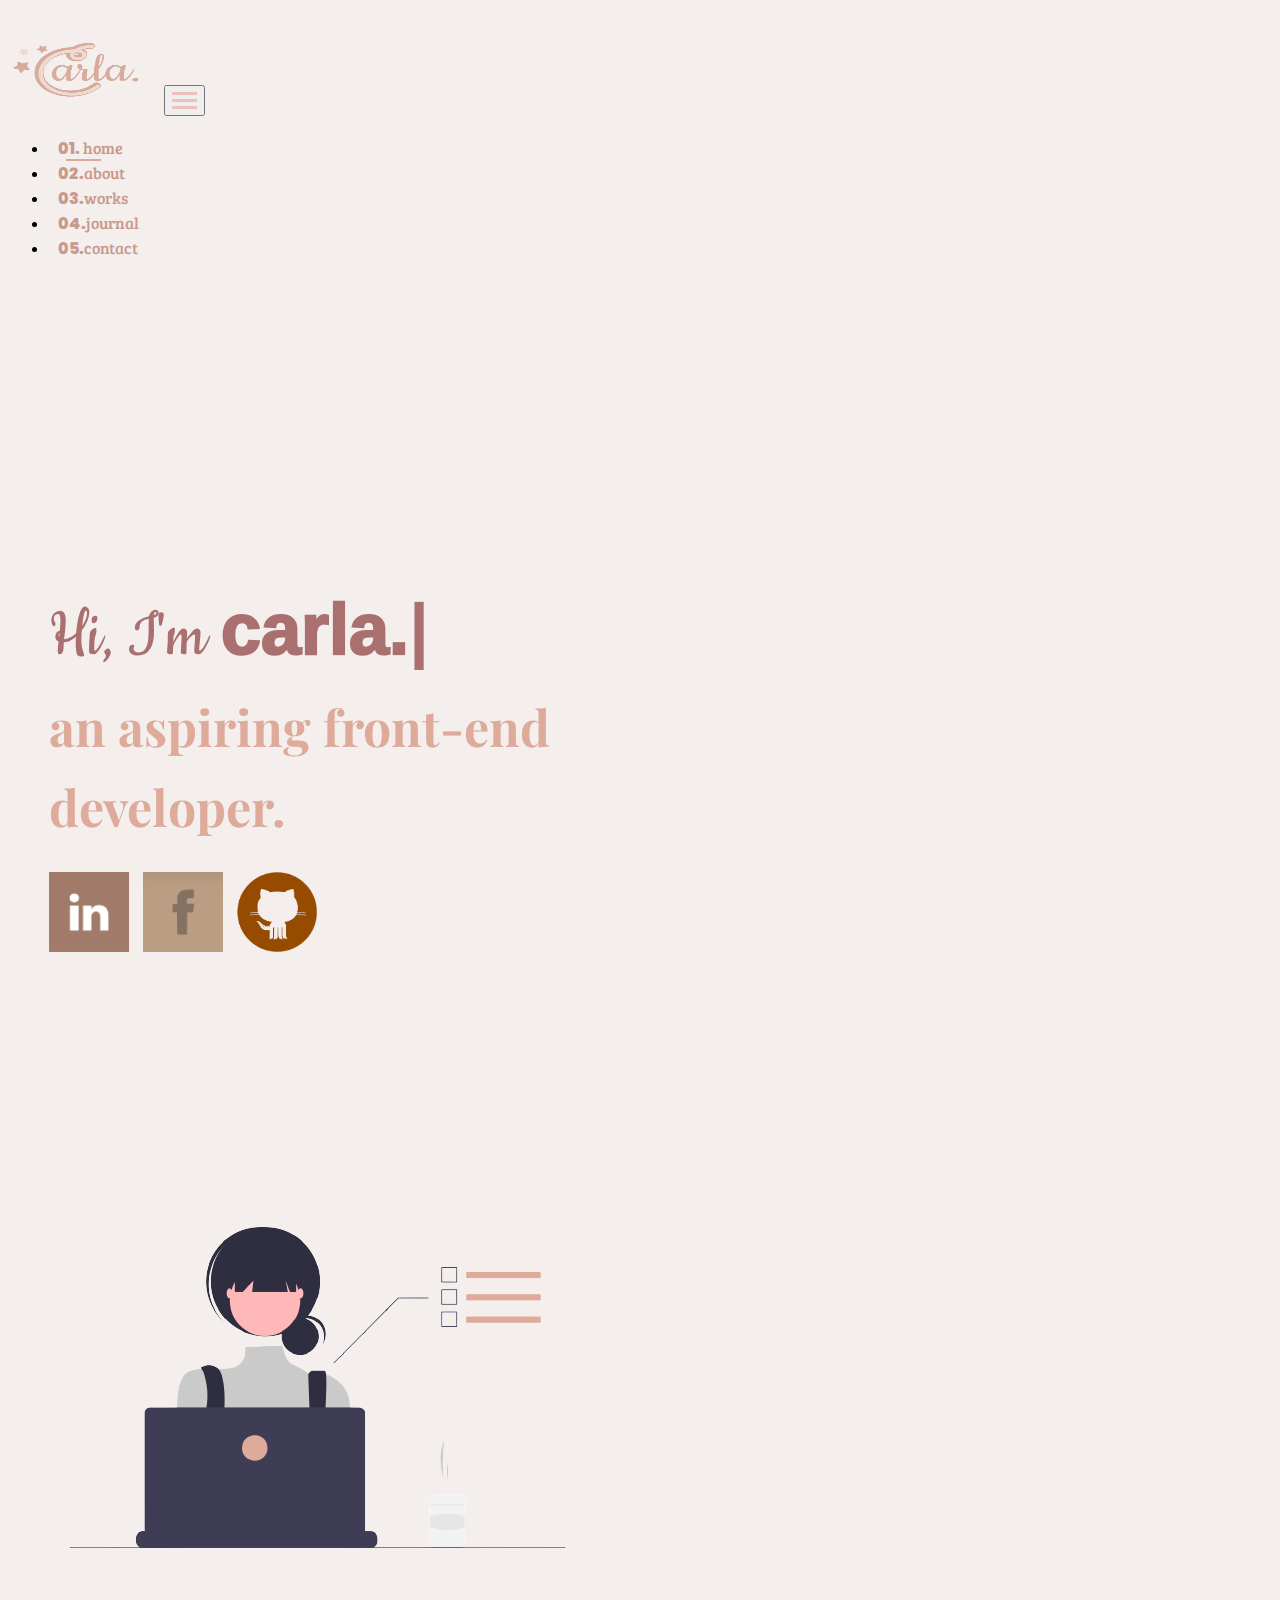
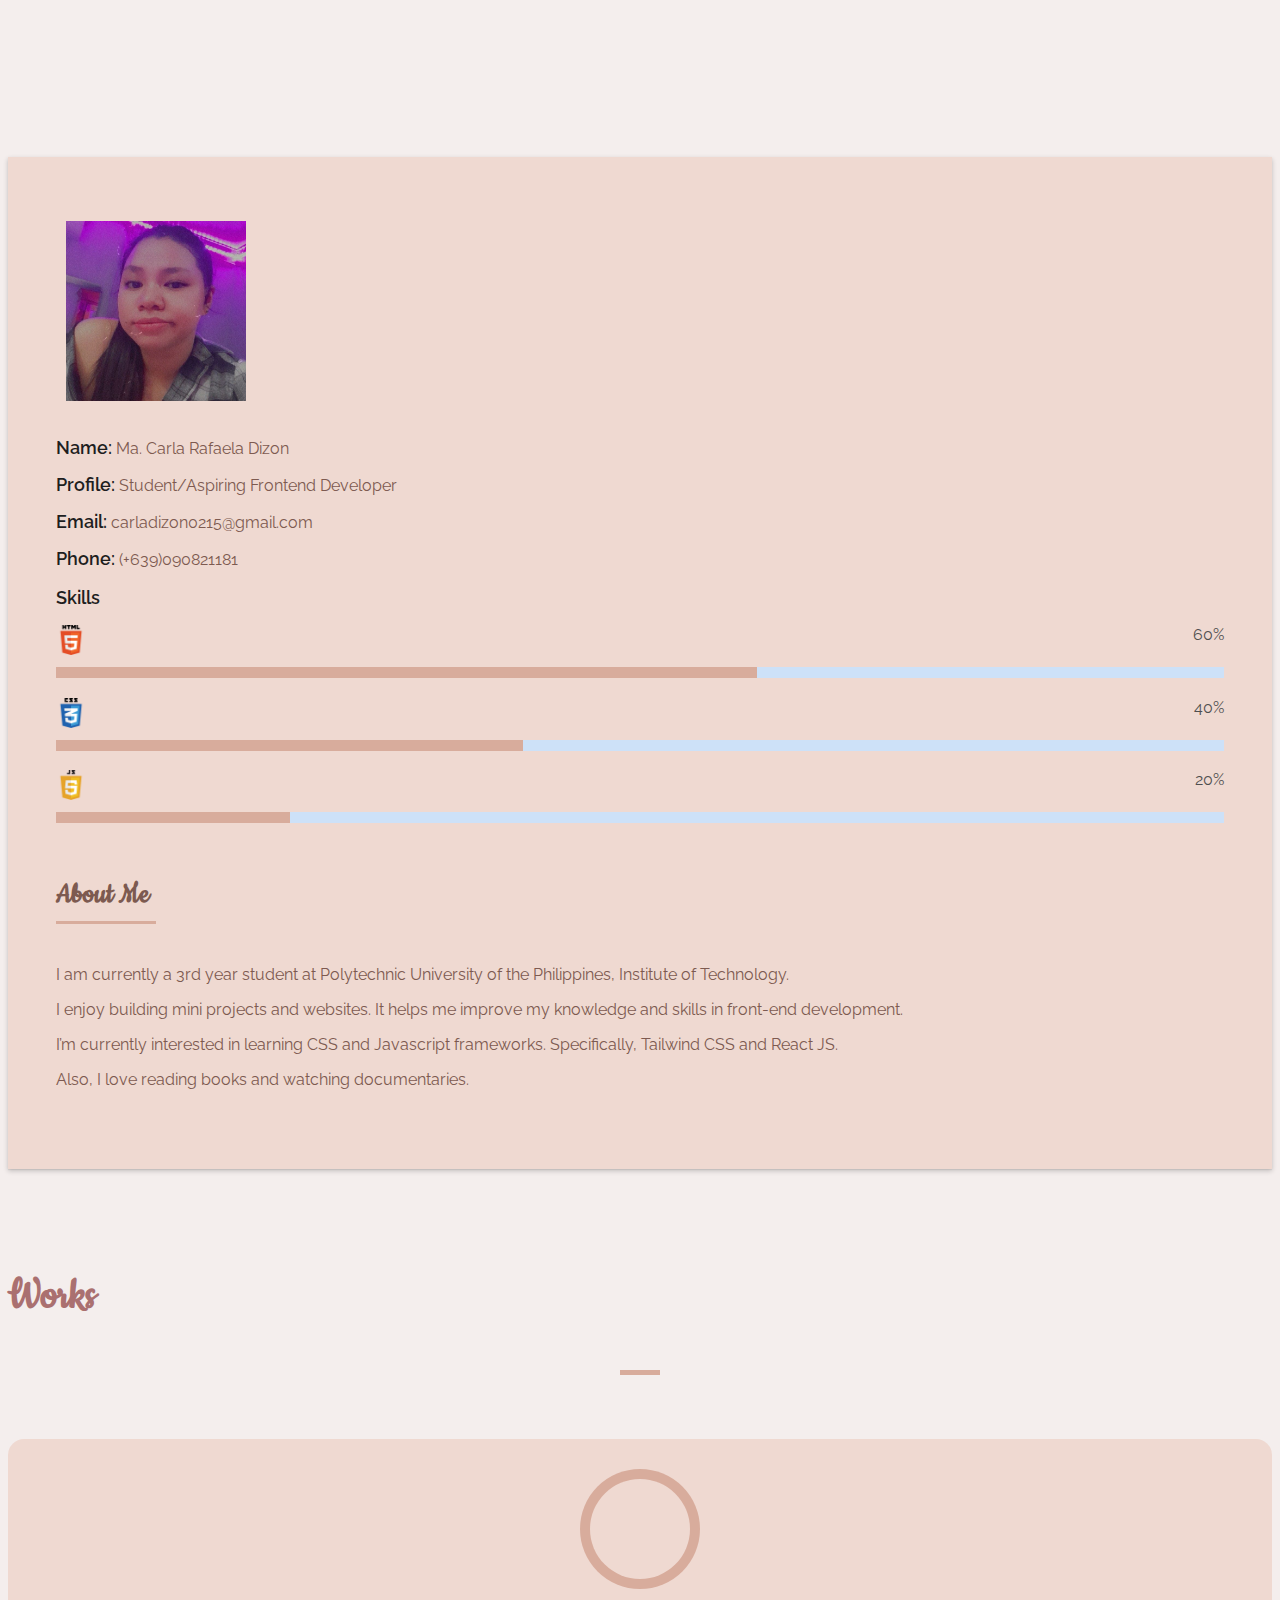
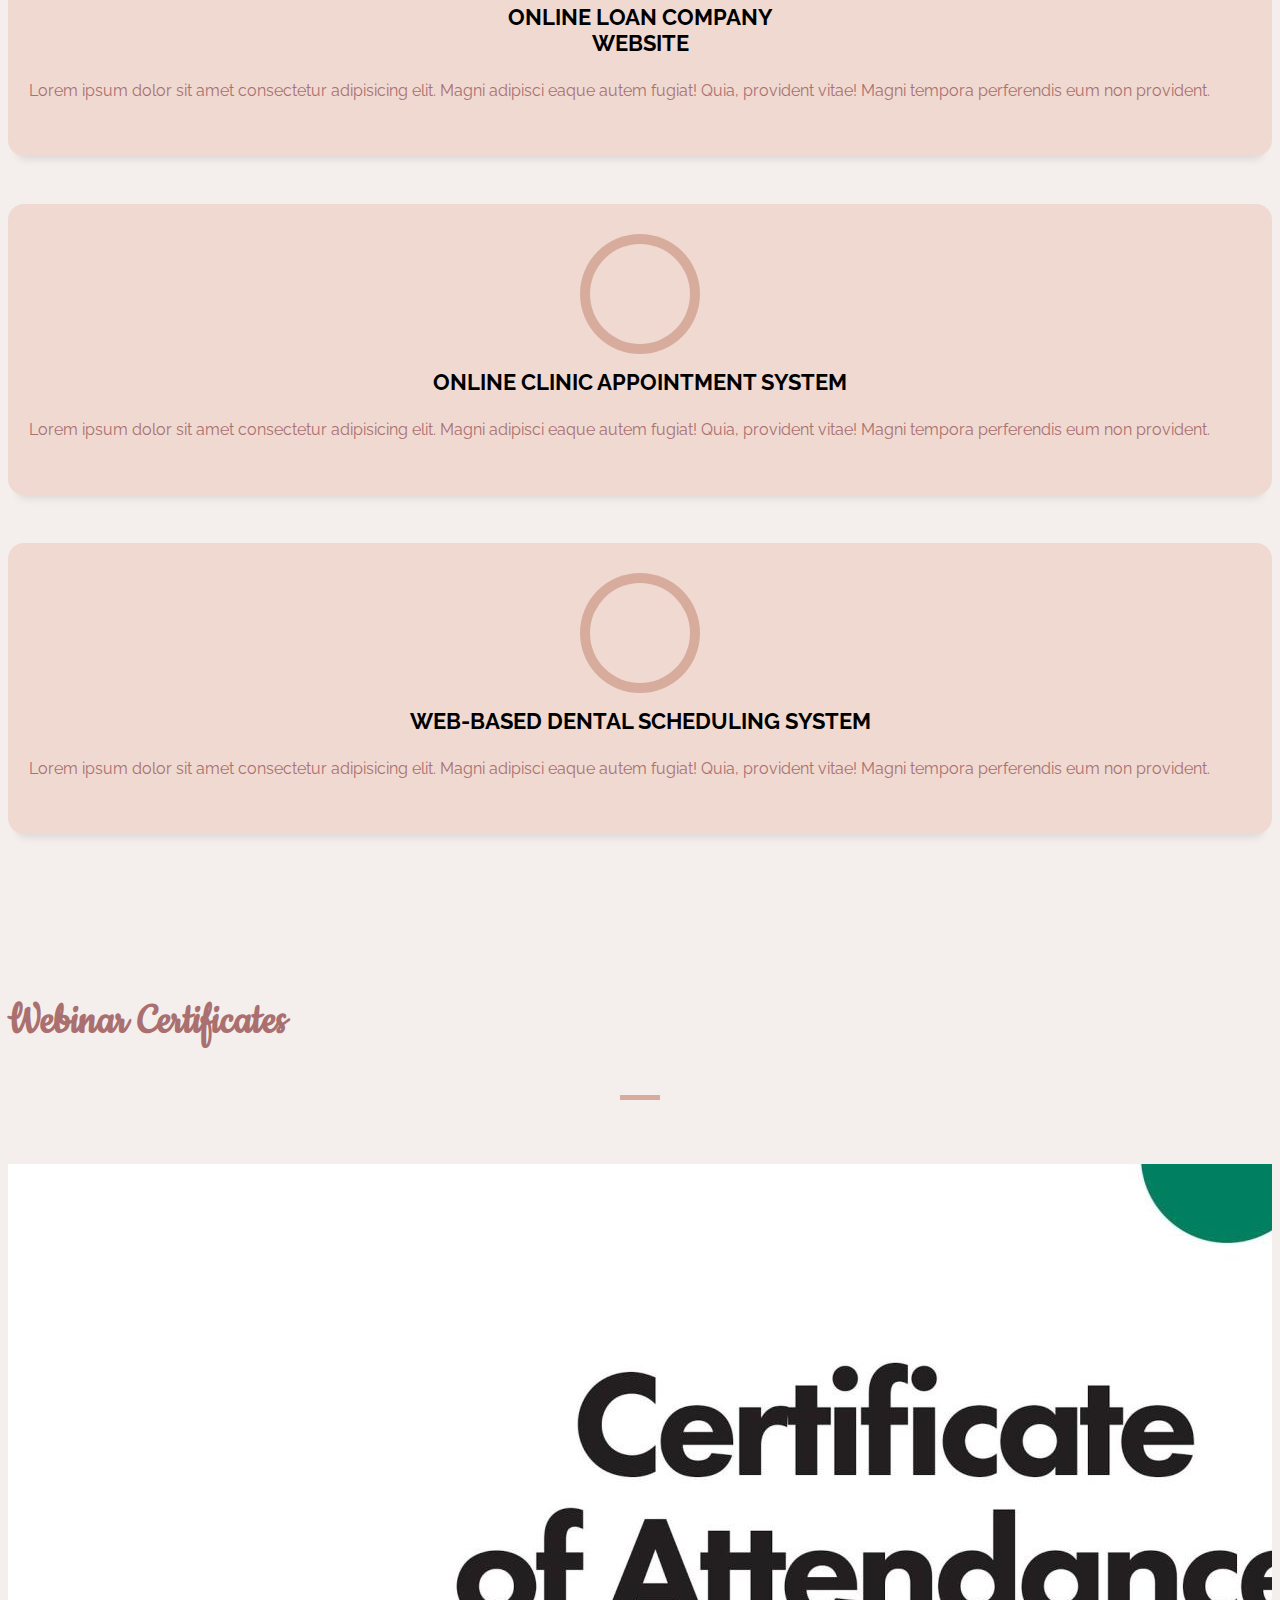
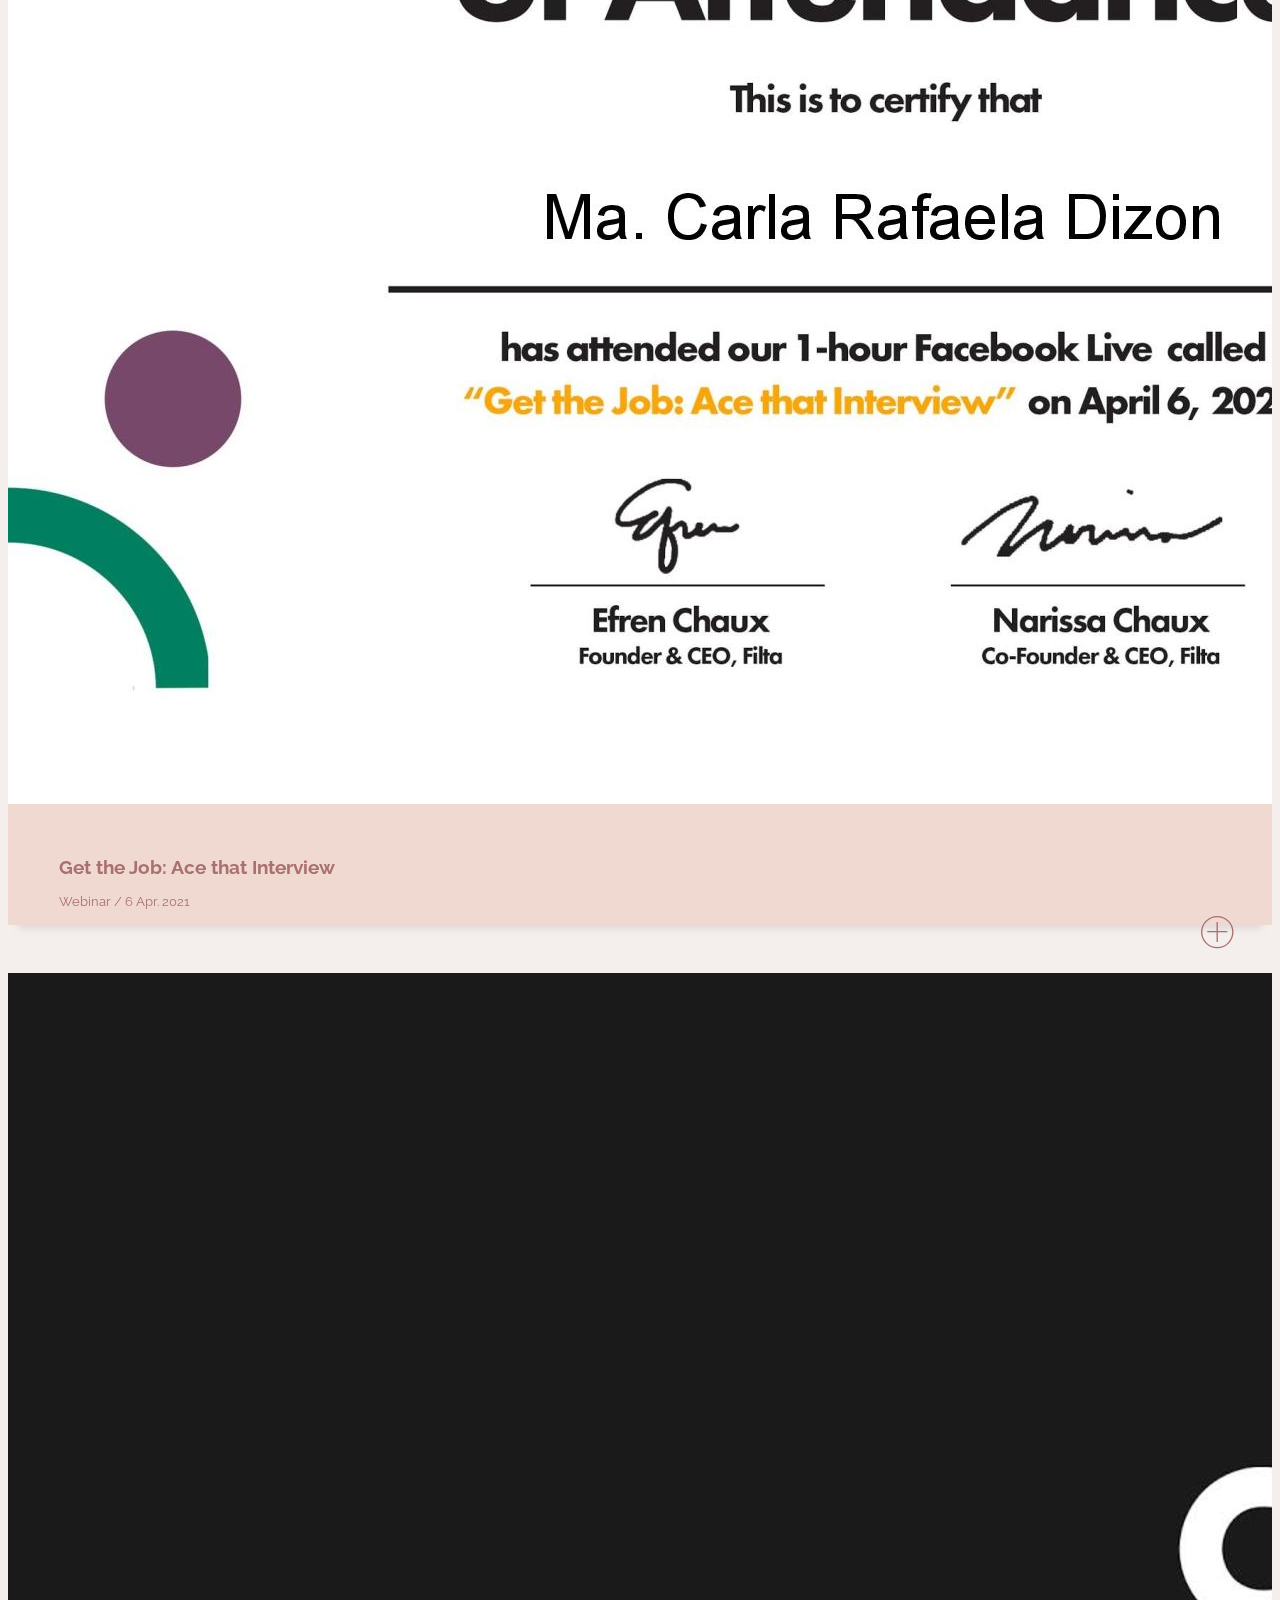
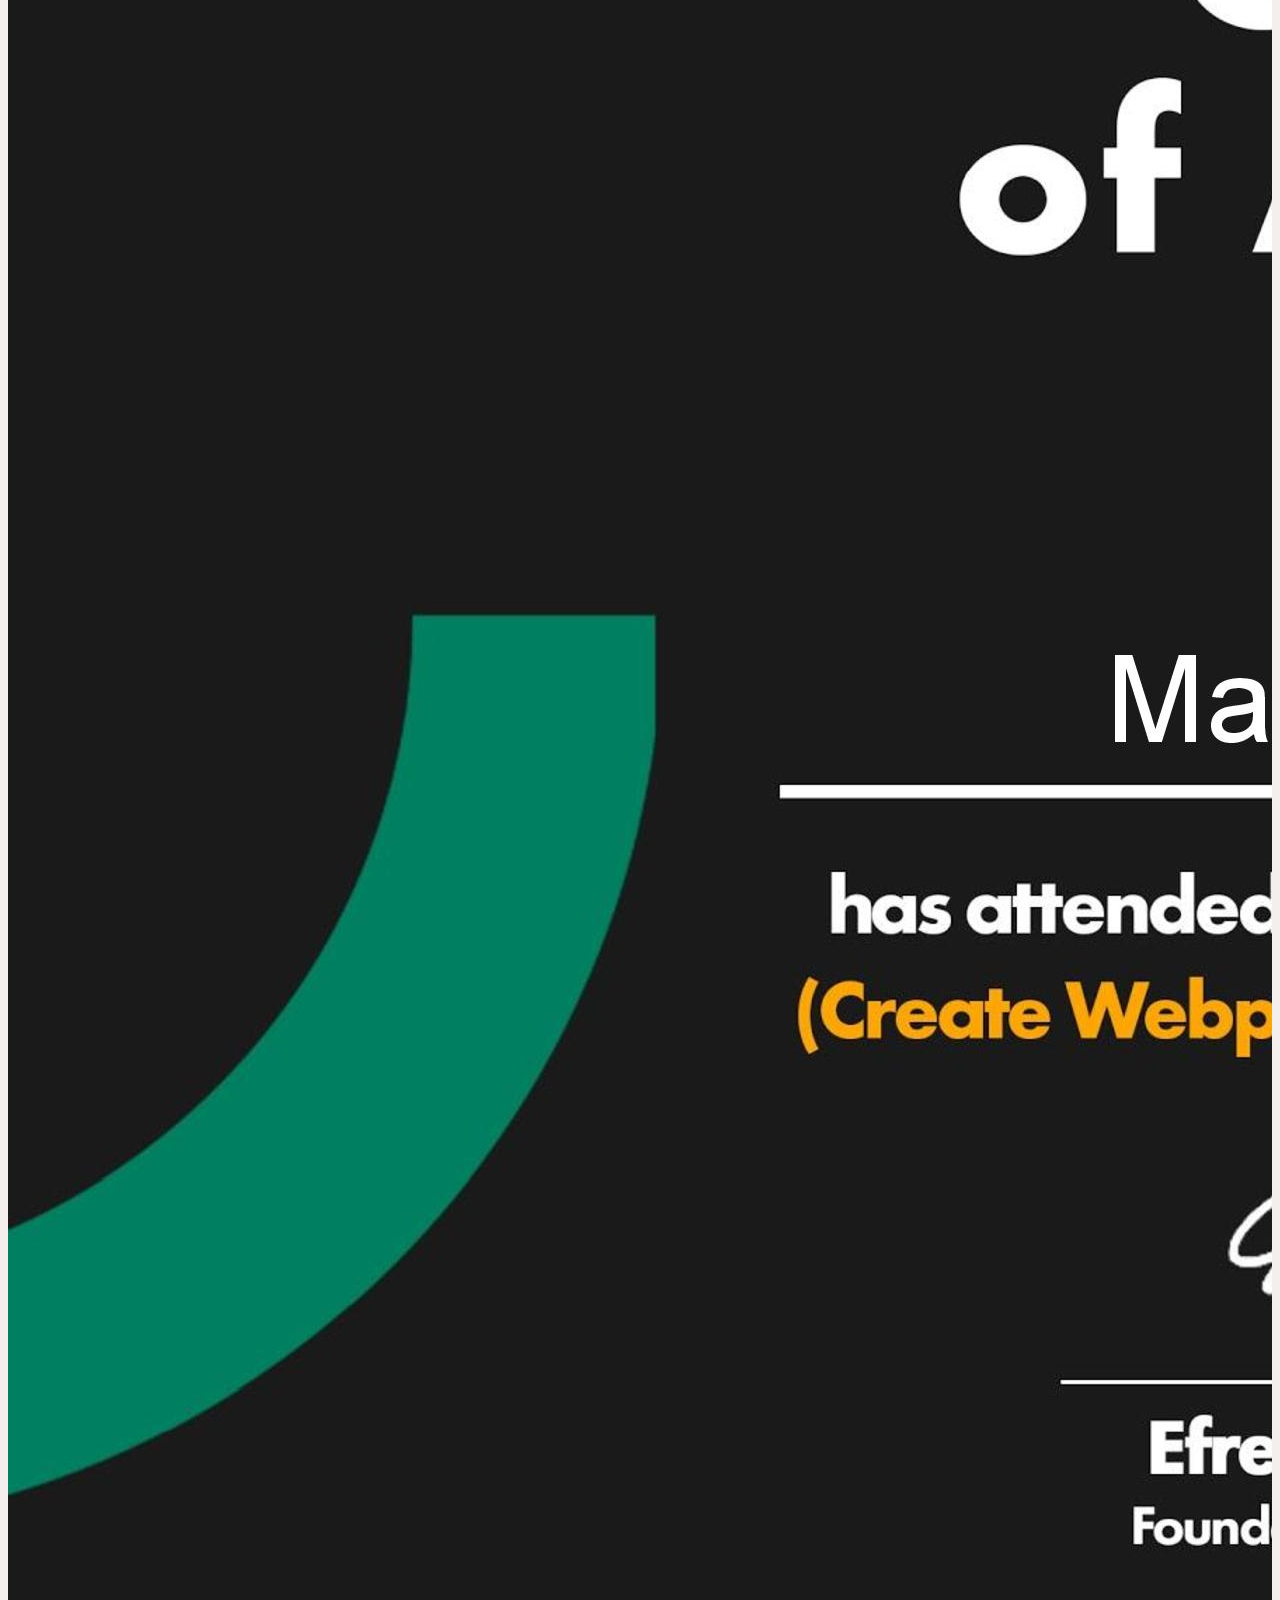
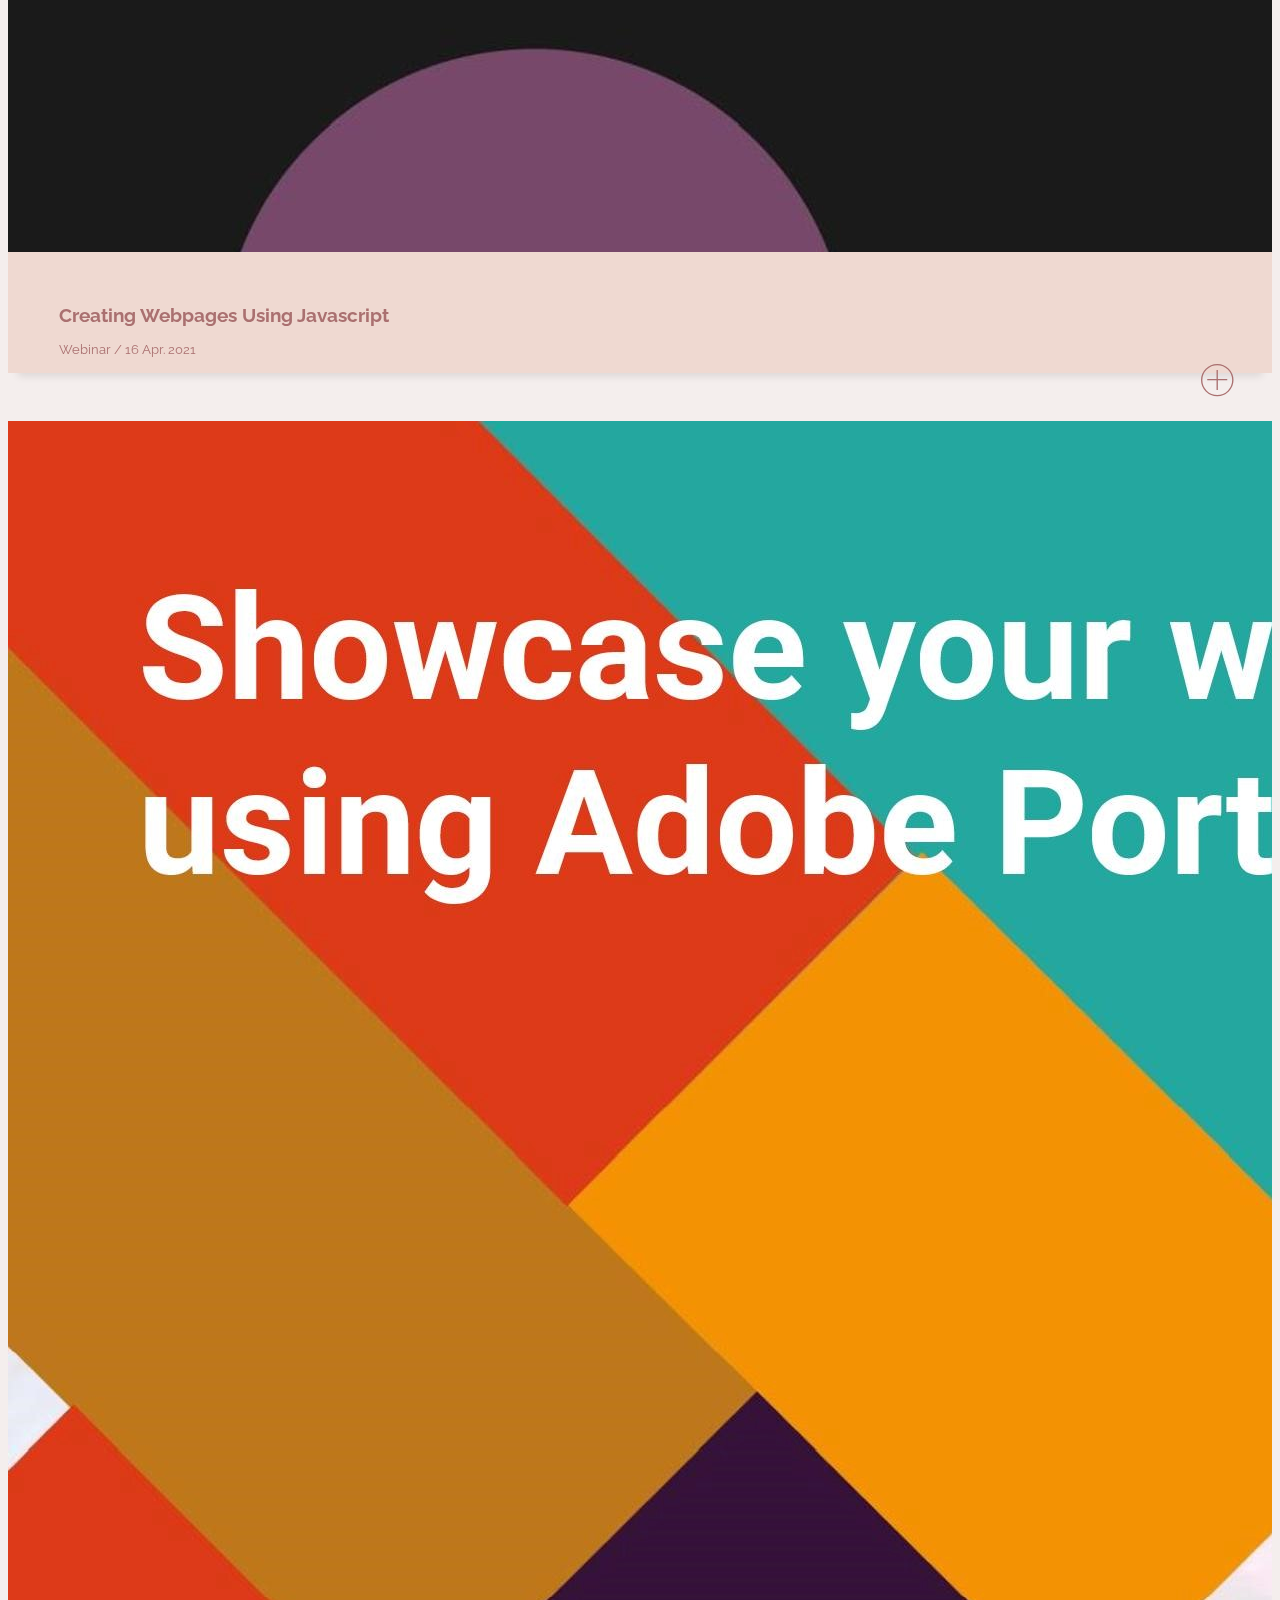
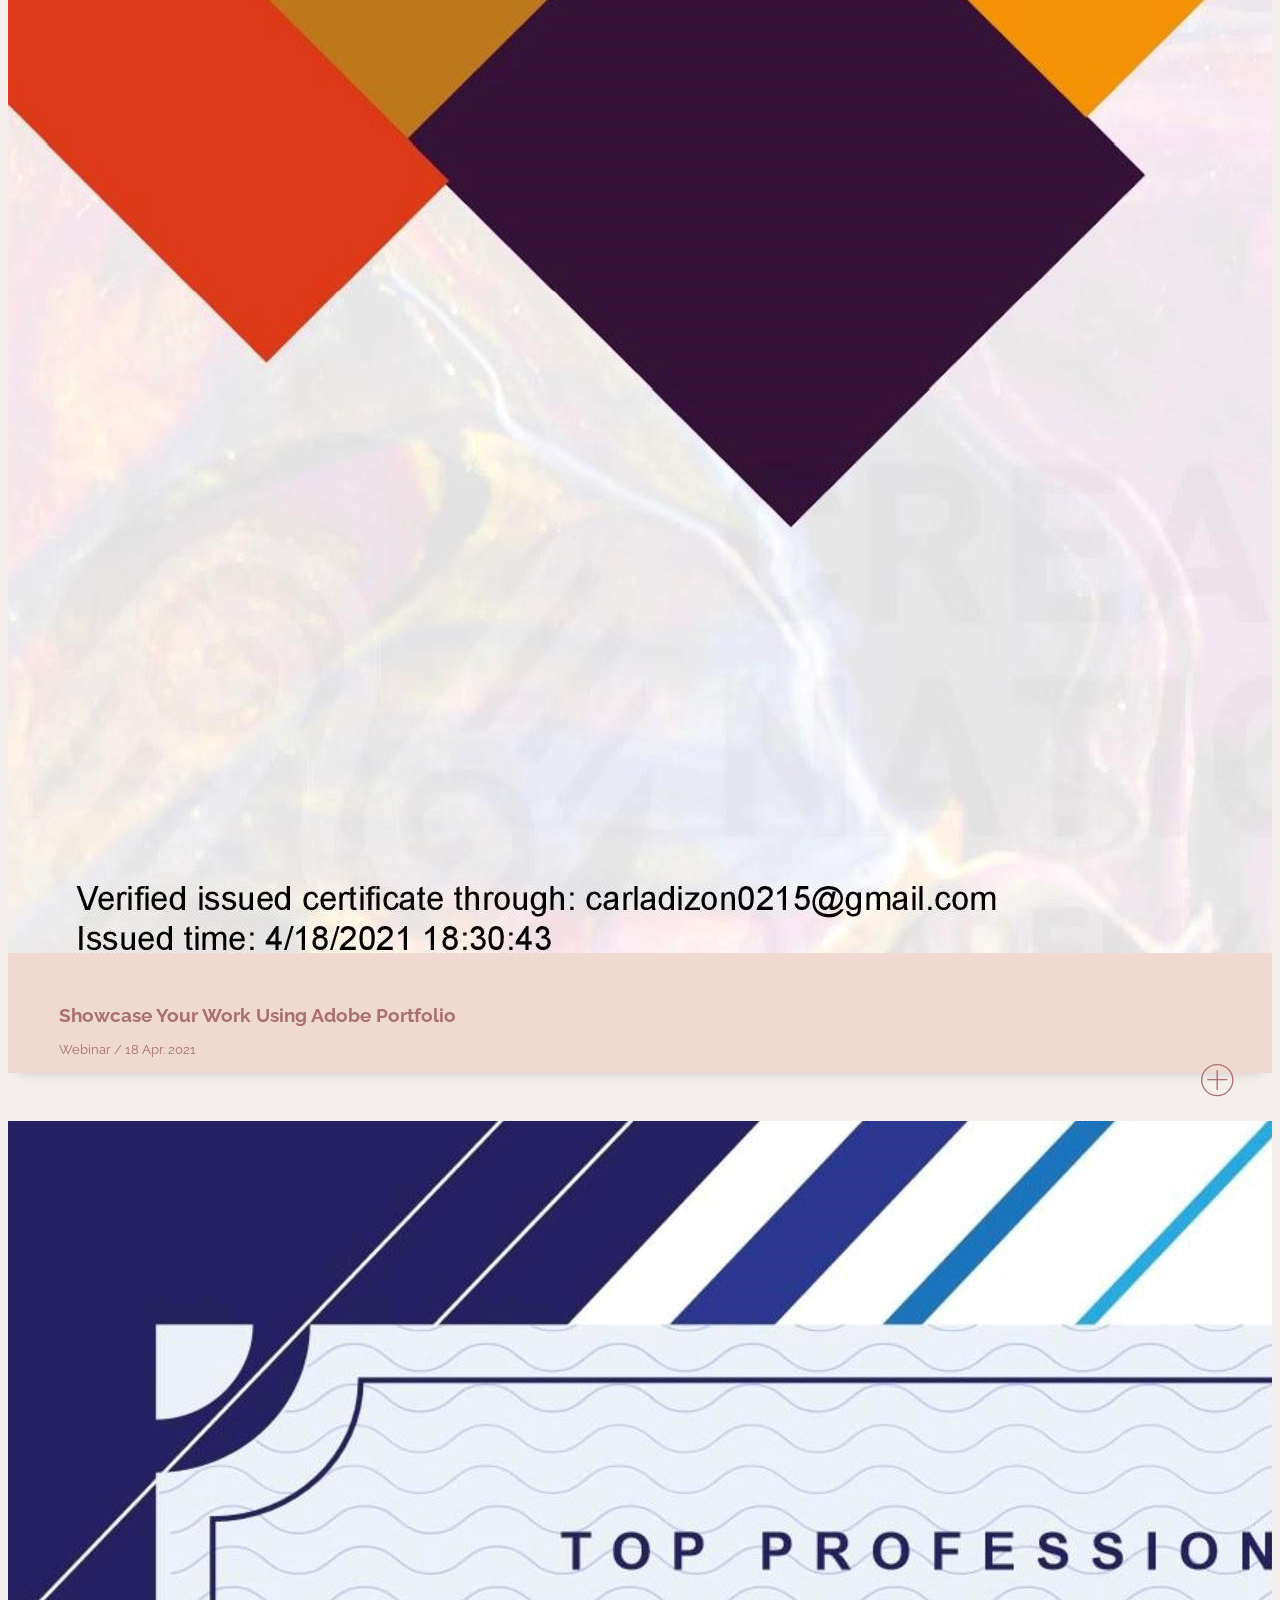
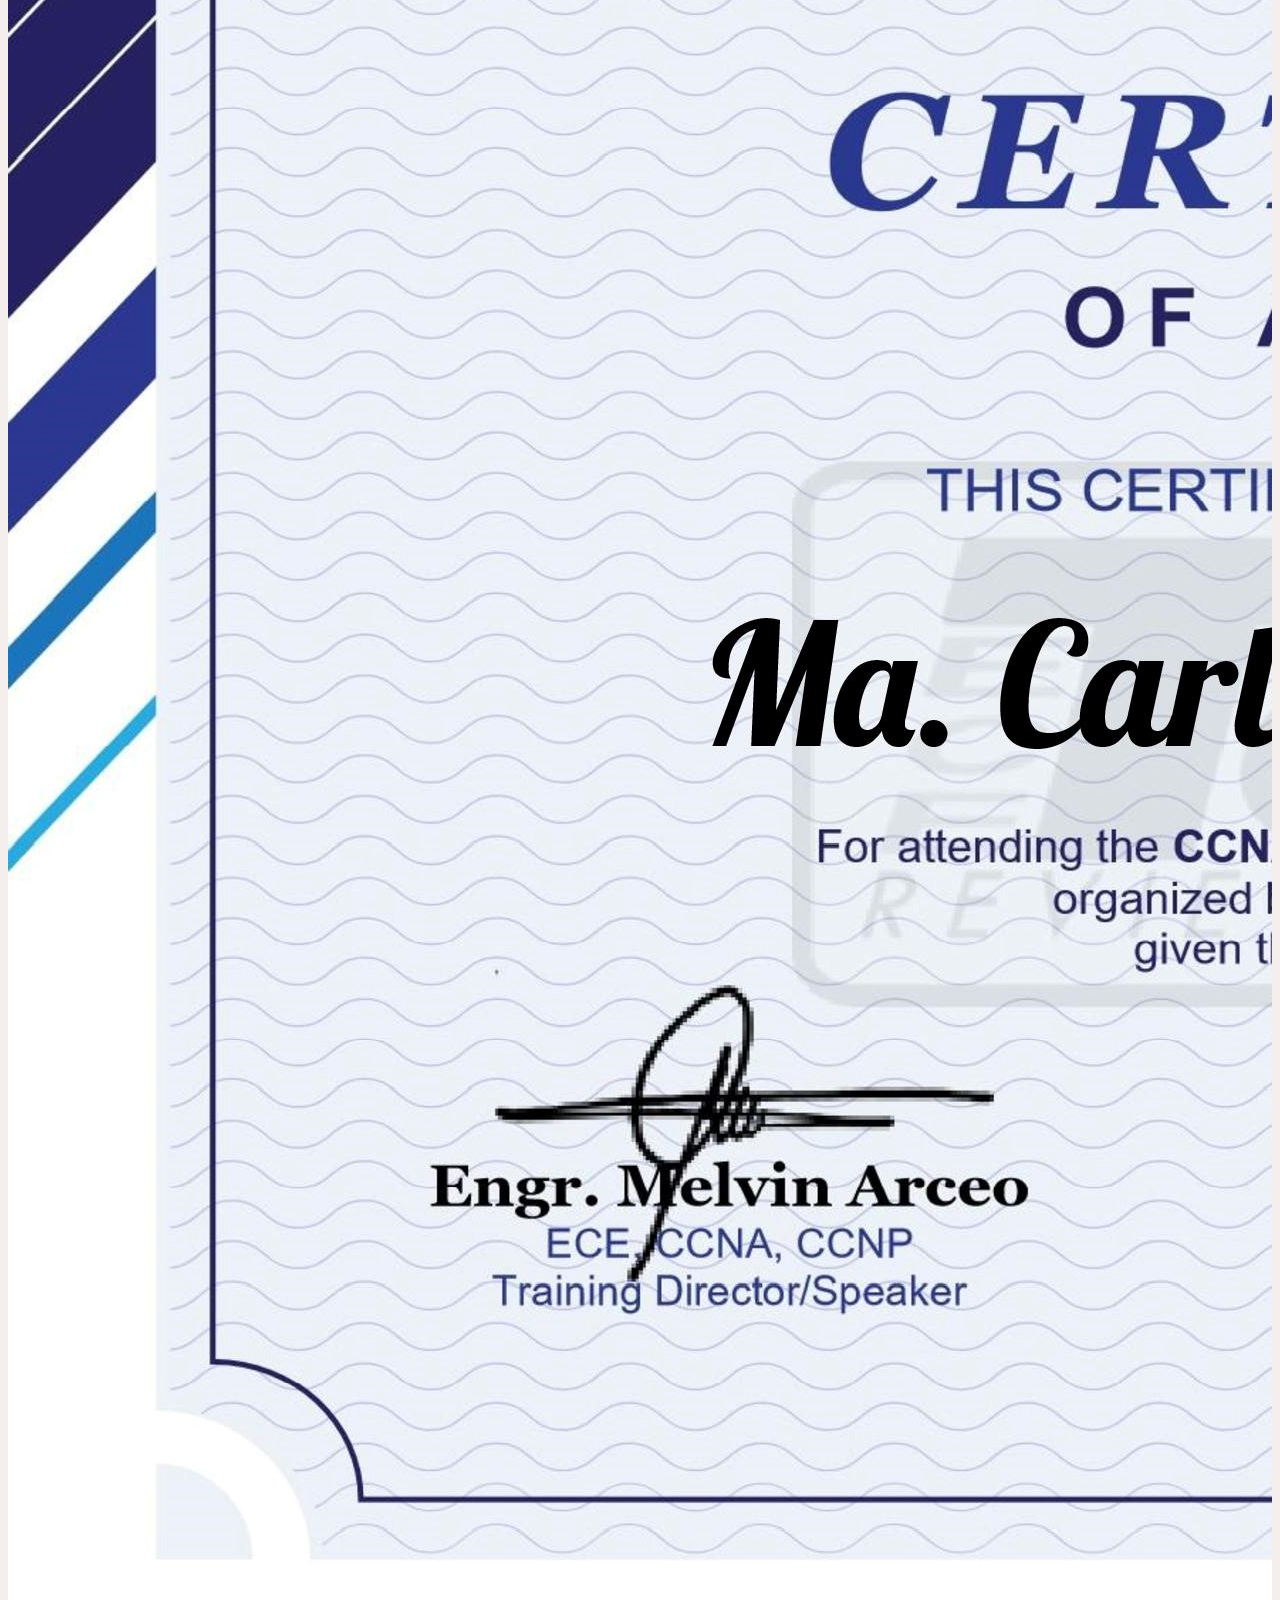
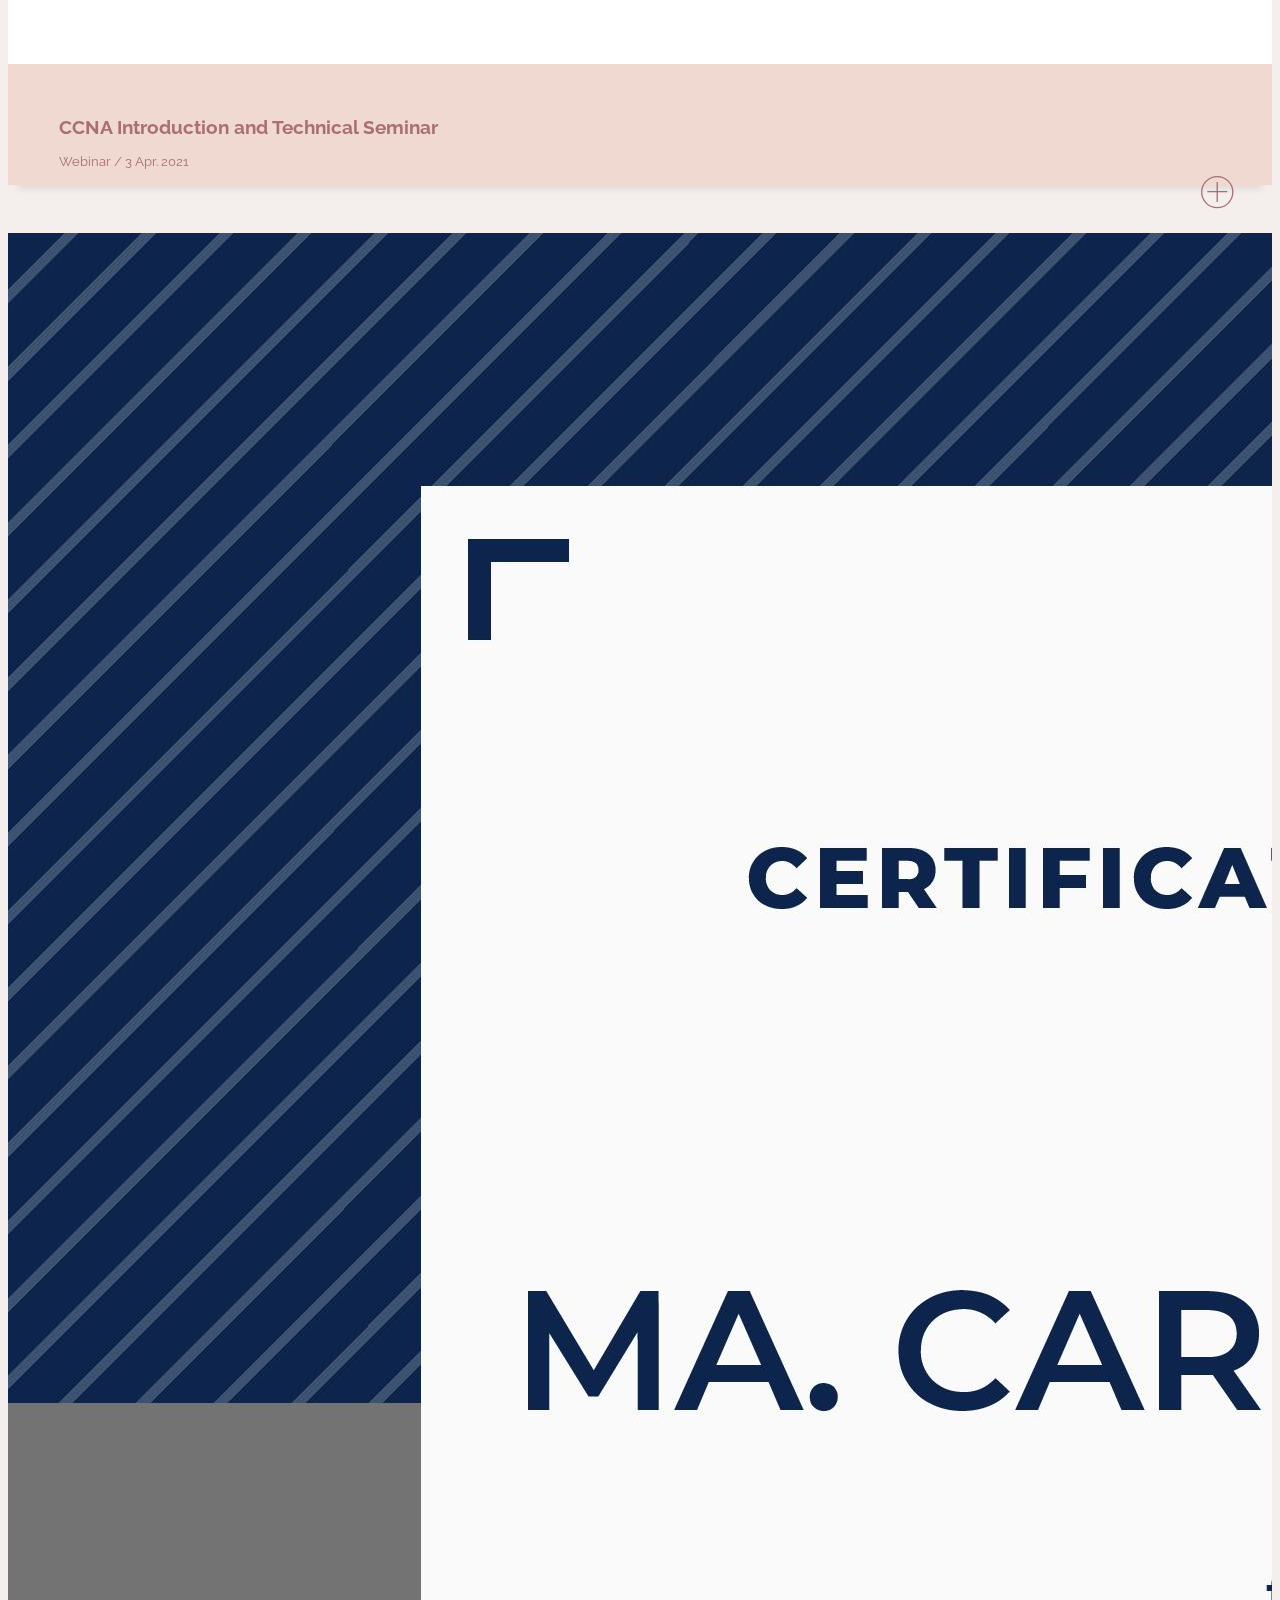
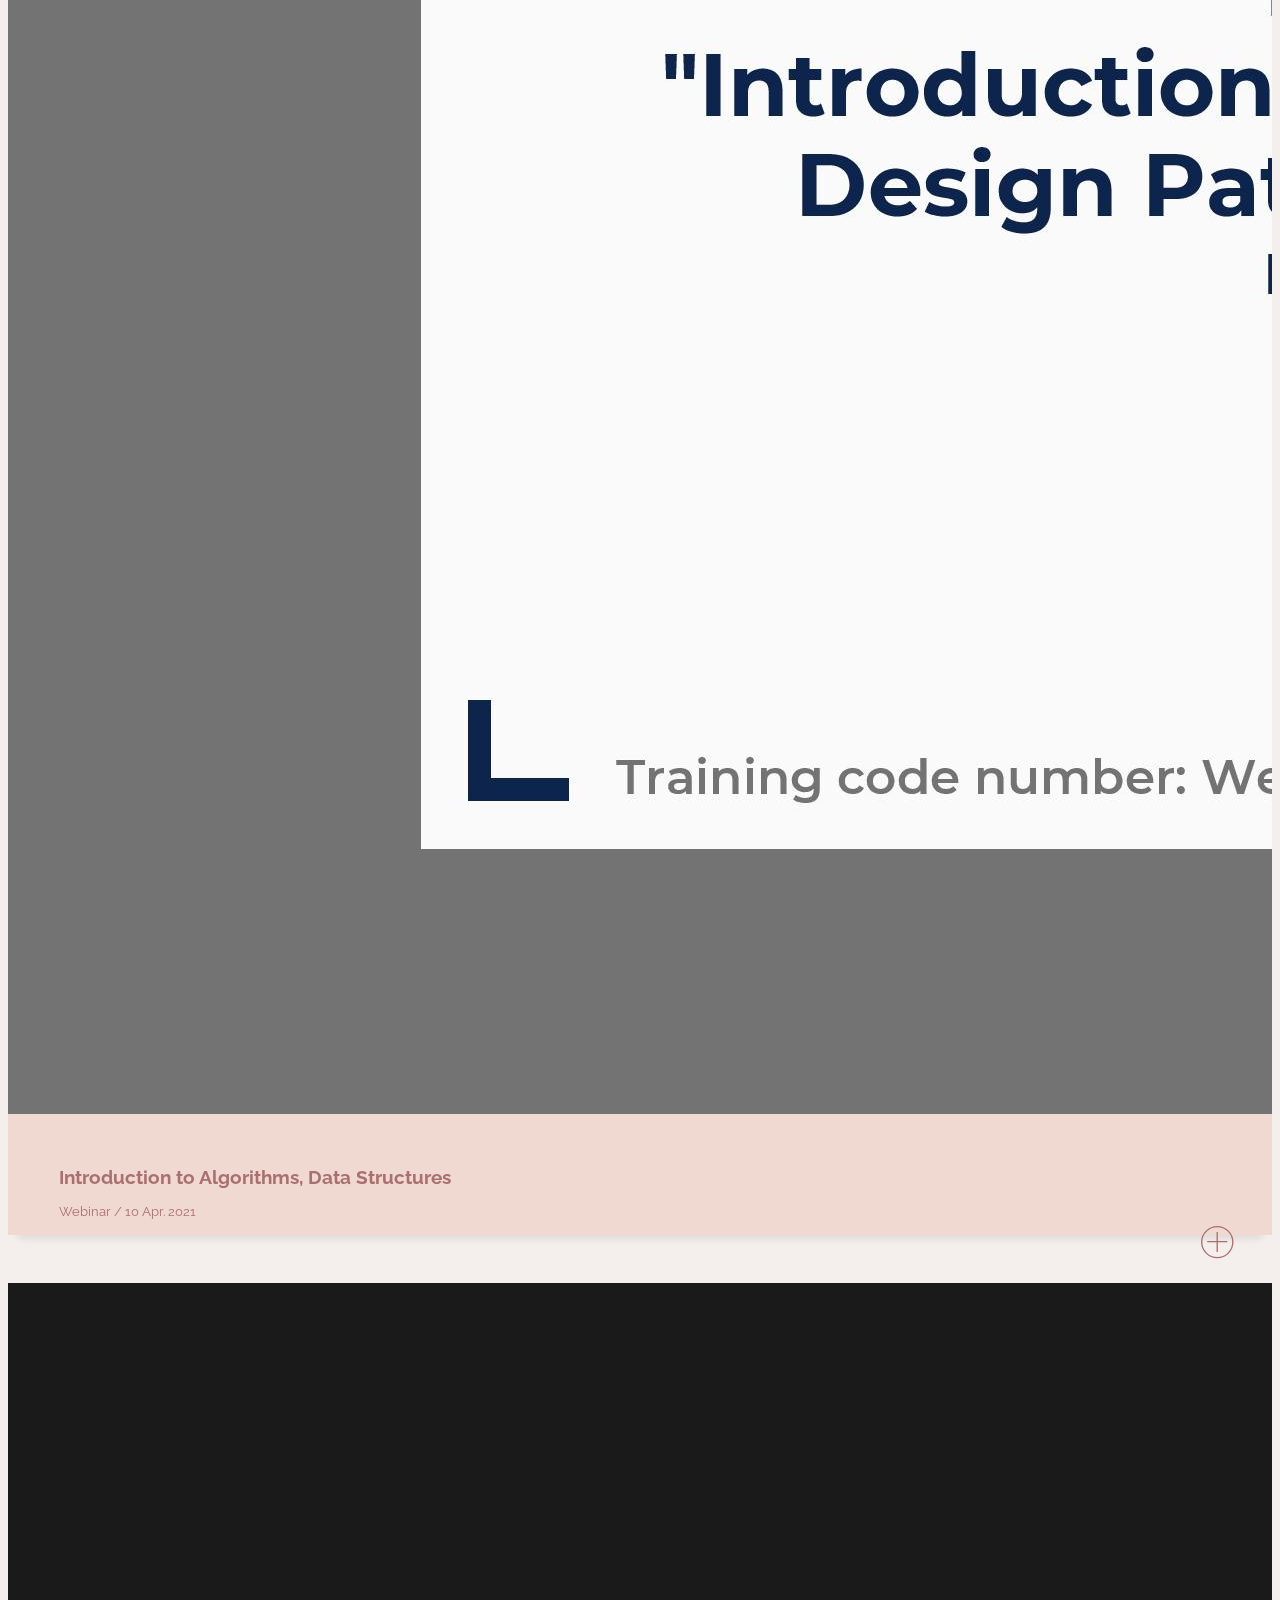
==== commit 4d14cff4: "Update index.html" ====
--- a/index.html
+++ b/index.html
@@ -4,7 +4,8 @@
     <meta charset="UTF-8">
     <meta http-equiv="X-UA-Compatible" content="IE=edge">
     <meta name="viewport" content="width=device-width, initial-scale=1.0">
-    <title>Document</title>
+    <link rel="icon" href="img/image.png" type="image/png">
+    <title>Welcome to my Portfolio!</title>
 
     <!--CSS-->
     <link rel="stylesheet" href="css/style.css">
@@ -102,7 +103,7 @@
 
         
 
-        <section class="col-xs-12 col-sm-6 col-md-6 col-lg-6 grid">
+        <section class="col-xs-12 col-sm-6 col-md-6 col-lg-6 grid img-mobile">
 
           <div style="margin-top: 230px;"></div>
 
@@ -171,7 +172,7 @@
                           I’m currently interested in learning CSS and Javascript frameworks. Specifically, Tailwind CSS and React JS.
                         </p>
                         <p class="lead">
-                          Also, I love reading books and watching <documentaries class=""></documentaries>
+                          Also, I love reading books and watching documentaries. 
                         </p>
                       </div>
                     </div>
@@ -676,4 +677,4 @@
    <!-- Template Main Javascript File -->
    <script src="js/main.js"></script>
   </body>
-  </html>+  </html>
--- a/css/style.css
+++ b/css/style.css
@@ -268,27 +268,7 @@
   margin: 0;
   padding: 0;
 }
-.typing-demo {
-  display: inline-flex;
-  width: 5ch;
-  animation: typing 1.5s steps(6), blink 0.5s step-end infinite alternate;
-  white-space: nowrap;
-  overflow: hidden;
-  border-right: 3px solid;
-  font-size: 0.2em;
-}
-
-@keyframes typing {
-  from {
-    width: 0;
-  }
-}
-
-@keyframes blink {
-  50% {
-    border-color: transparent;
-  }
-}
+
 .carla {
   font-family: "Ramabhadra", sans-serif;
   font-style: normal;
@@ -1013,7 +993,47 @@
   .back-to-top {
     bottom: 15px;
   }
-}
+  .img-mobile{
+    display: none;
+  }
+  .hi {
+    font-family: "Cookie",sans-serif;
+    font-style: normal;
+    font-weight: normal;
+    font-size: 40px;
+    color: #aa7070;
+    margin: 0;
+    padding: 0;
+  }
+  
+  .carla {
+    font-family: "Ramabhadra", sans-serif;
+    font-style: normal;
+    font-weight: normal;
+    font-size: 40px !important;
+    color: #aa7070 !important;
+    margin: 0;
+   
+   
+    
+  }
+  .aspiring {
+    font-family: "Playfair Display", serif !important;
+    font-style: normal !important;
+    font-weight: bold !important;
+    font-size: 30px !important;
+    color: #deaa9a !important;
+  }
+  .icons img{
+    display: inline;
+    width: 40px !important;
+    height: 40px !important;
+  }
+   .margin-mobile{
+    margin-top: 200px !important;
+  }
+  }
+
 .bg-image {
   background-repeat: no-repeat;
   background-attachment: fixed;
